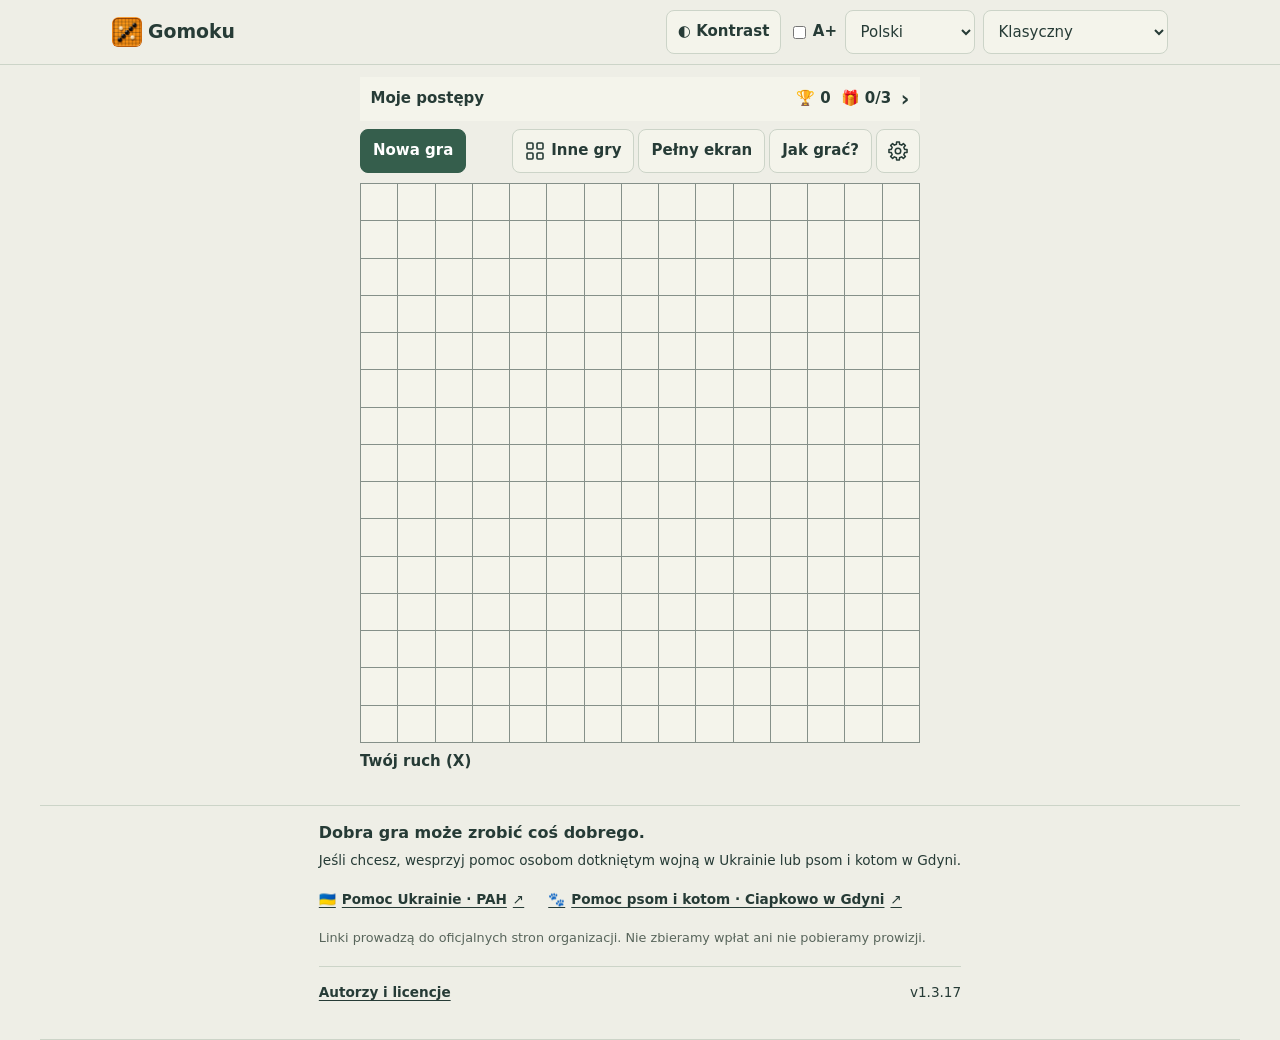
==== index.html @ d08fd0a5 "Publish Gomoku 1.3.17: place feedback next to the move button" ====
<!doctype html>
<html lang="pl" data-theme="sage">
<head>
<meta charset="utf-8">
<meta name="viewport" content="width=device-width,initial-scale=1,viewport-fit=cover">
<meta name="theme-color" content="#355e4c">
<meta name="mobile-web-app-capable" content="yes">
<meta name="apple-mobile-web-app-capable" content="yes">
<meta name="apple-mobile-web-app-title" content="Gomoku">
<link rel="manifest" href="manifest.webmanifest">
<script defer src="pwa.js"></script>
<title>Gomoku — Pięć w rzędzie</title>
<meta name="description" content="Kółko i krzyżyk do pięciu. Zagraj z komputerem na planszy 15×15 lub 13×13.">
<link rel="icon" href="favicon.ico?v=1.0.3" sizes="16x16 32x32 48x48">
<link rel="icon" href="favicon-32.png?v=1.0.3" type="image/png" sizes="32x32">
<link rel="icon" href="favicon-16.png?v=1.0.3" type="image/png" sizes="16x16">
<link rel="apple-touch-icon" href="apple-touch-icon.png?v=1.0.3" sizes="180x180">
<link rel="stylesheet" href="shared-palettes.css" id="theme-palettes">
<link rel="stylesheet" href="style.css?v=move-feedback-below-1">
<link rel="stylesheet" href="shared-game.css?v=0.7.0">
<link rel="stylesheet" href="toolbar.css?v=picker-mobile-1">
<link rel="stylesheet" href="shared-settings.css?v=0.9.0">
<link rel="stylesheet" href="settings.css?v=0.9.0">
<link rel="stylesheet" href="shared-victory.css">
<link rel="stylesheet" href="games-chest-menu.css?v=packed-grid-1">
<script defer src="games-chest-menu.js?v=packed-grid-1" data-game="piec-w-rzedzie"></script>
<script defer src="locales.js"></script>
<script defer src="i18n.js"></script>
<script defer src="strings.js?v=sliding-now-1"></script>
<script defer src="settings-strings.js?v=0.8.2"></script>
<script defer src="shared-victory.js"></script>
<script defer src="engine.js?v=sliding-now-1"></script>
<script defer src="computer.js?v=0.7.0"></script>
<script defer src="achievements.js?v=0.9.0"></script>
<script defer src="results.js?v=0.8.0"></script>
<script defer src="shared-preferences.js?v=0.9.0"></script>
<script defer src="shared-progress-backup.js?v=0.9.0"></script>
<script defer src="progress-backup.js?v=0.9.0"></script>
<script defer src="profile-storage.js?v=0.9.0"></script>
<script defer src="preferences-strings.js?v=0.9.0"></script>
<script defer src="backup-strings.js?v=0.9.0"></script>
<script defer src="progress-bar.js?v=1.3.0"></script>
<script defer src="statistics-reset.js?v=1.3.4"></script><script defer src="app.js?v=standalone-fullscreen-1"></script>
<script defer src="https://cloud.umami.is/script.js" data-website-id="a4d24ffd-fa55-44e7-8c3b-dc5a5e42a2f2" data-domains="gomoku.walczynskir.chatgpt.site,gomoku.games-chest.com" data-tag="piec-w-rzedzie"></script>
<link rel="stylesheet" href="progress-bar.css?v=1.3.1">
<link rel="stylesheet" href="progress-summary.css?v=1.3.1">
<link rel="stylesheet" href="shared-footer.css?v=footer-alignment-1">
<script defer src="shared-footer.js?v=footer-picker-recent-1"></script>
<script defer src="./game-update.js?v=1"></script>
</head>
<body>
<header>
  <a class="brand" href="./"><img src="logo.png?v=1.0.3" alt="" width="30" height="30"><span translate="no">Gomoku</span></a>
  <div class="header-controls">
    <div class="accessibility-controls">
      <button id="contrast" aria-pressed="false" data-label="High contrast"><span aria-hidden="true">◐</span> <span data-t="contrast">Kontrast</span></button>
      <label class="text-size-control"><input type="checkbox" id="large" data-label="Larger text"><span aria-hidden="true">A+</span></label>
    </div>
    <div class="preferences">
      <select id="language" data-label="Language"></select>
      <select id="theme" data-label="Appearance"></select>
    </div>
  </div>
</header>
<main id="game-area">
  <button id="my-progress" type="button" aria-haspopup="dialog" aria-controls="progress-dialog" translate="no">
  <strong id="progress-name">Moje postępy</strong>
  <span class="progress-count"><span aria-hidden="true">🏆</span> <bdi id="progress-wins">0</bdi></span>
  <span class="progress-count" id="progress-next" hidden><span aria-hidden="true">🎁</span> <bdi id="progress-next-count"></bdi></span>
  <span class="progress-chevron" aria-hidden="true">›</span>
</button>
  <div class="game-toolbar">
    <button id="new-game" dir="auto" class="primary" data-label="New game"><span class="toolbar-icon" aria-hidden="true">+</span><span class="toolbar-label" data-t="New game">Nowa gra</span></button>
    <div class="game-tools"><button id="game-picker-button" type="button" aria-haspopup="dialog" aria-controls="game-picker" aria-label="Inne gry" translate="no">
<svg width="20" height="20" viewBox="0 0 20 20" fill="none" stroke="currentColor" stroke-width="1.6" aria-hidden="true" focusable="false"><rect x="2" y="2" width="6" height="6" rx="1"/><rect x="12" y="2" width="6" height="6" rx="1"/><rect x="2" y="12" width="6" height="6" rx="1"/><rect x="12" y="12" width="6" height="6" rx="1"/></svg><span class="toolbar-label">Inne gry</span></button>
      <div id="history-controls" class="history-controls" role="group" data-label="historyOption" hidden>
        <button id="undo" dir="auto" data-label="undoMove" type="button" disabled><span class="toolbar-icon" aria-hidden="true">↶</span> <span class="toolbar-label" data-t="undoMove">Cofnij</span></button>
        <button id="redo" dir="auto" data-label="redoMove" type="button" disabled><span class="toolbar-icon" aria-hidden="true">↷</span> <span class="toolbar-label" data-t="redoMove">Przywróć</span></button>
      </div>
      <button id="fullscreen" dir="auto" type="button" aria-pressed="false"><span class="fullscreen-icon" aria-hidden="true">⛶</span><span class="fullscreen-label"></span></button>
      <button id="help-button" dir="auto" data-label="How to play" aria-haspopup="dialog"><span class="toolbar-icon" aria-hidden="true">?</span><span class="toolbar-label" data-t="How to play">Jak grać?</span></button>
      <button id="settings-button" dir="auto" class="shared-settings-button" data-label="Settings" aria-haspopup="dialog"></button>
    </div>
  </div>
  <section class="game">
    <div id="board" class="board-grid" role="grid"></div>
    <p id="status" role="status"><span id="turn-status"></span><span id="touch-move-hint" hidden></span></p>
    <div class="board-actions">
      <button id="confirm-move" class="primary" disabled></button>
    </div>
    <p id="selection" aria-live="polite" hidden></p>
    <p id="storage-message" role="status" hidden data-t="storage"></p>
  </section>
</main>
<footer class="game-footer">
  <section class="support-causes" aria-labelledby="support-title" translate="no">
    <h2 id="support-title" data-footer-copy="title">Dobra gra może zrobić coś dobrego.</h2>
    <p data-footer-copy="intro">Jeśli chcesz, wesprzyj pomoc osobom dotkniętym wojną w Ukrainie lub psom i kotom w Gdyni.</p>
    <div class="support-links">
      <a href="https://www.pah.org.pl/gdzie-dzialamy/ukraina/" target="_blank" rel="noopener noreferrer"><b aria-hidden="true">🇺🇦</b> <span data-footer-copy="ukraine">Pomoc Ukrainie · PAH</span> <b aria-hidden="true">↗</b></a>
      <a href="https://ciapkowo.pl/" target="_blank" rel="noopener noreferrer"><b aria-hidden="true">🐾</b> <span data-footer-copy="shelter">Pomoc psom i kotom · Ciapkowo w Gdyni</span> <b aria-hidden="true">↗</b></a>
    </div>
    <p class="support-note" data-footer-copy="note">Linki prowadzą do oficjalnych stron organizacji. Nie zbieramy wpłat ani nie pobieramy prowizji.</p>
  </section>
  <div class="footer-details">
    <a id="credits-link" href="credits.html" data-footer-copy="credits" translate="no">Autorzy i licencje</a>
    <span id="footer-version" translate="no">v1.3.17</span>
  </div>
</footer>
<dialog id="progress-dialog" class="progress-summary" aria-labelledby="progress-title" translate="no">
  <div class="progress-heading">
    <h2 id="progress-title">My progress</h2>
    <form method="dialog"><button id="progress-close" class="progress-summary-close" aria-label="Close" autofocus>×</button></form>
  </div>
  <dl id="progress-metrics"></dl>
  <p id="progress-reward-detail" hidden translate="no"></p>
</dialog>
<dialog id="game-picker" aria-labelledby="game-picker-title" translate="no">
  <div class="game-picker-header">
    <h2 id="game-picker-title">Inne gry</h2>
    <form method="dialog"><button id="game-picker-close" type="submit" aria-label="Zamknij" autofocus>×</button></form>
  </div>
  <ul id="game-picker-list" aria-labelledby="game-picker-title"></ul>
  <a class="all-games game-picker-link" href="https://games-chest.com/">Wszystkie gry</a>
</dialog>
<dialog id="settings" class="shared-settings" aria-labelledby="settings-title" aria-describedby="settings-summary">
  <form method="dialog" class="settings-shell">
    <header class="settings-header">
      <div class="settings-heading"><h2 id="settings-title" dir="auto" data-t="Settings"></h2><button type="submit" id="settings-dismiss" data-label="Close">×</button></div>
      <p id="settings-summary" class="settings-summary" data-setting="autosave"></p>
    </header>
    <div class="settings-body">
      <div id="settings-save-error" class="settings-save-error" role="alert" hidden><p data-setting="error"></p><button type="button" id="settings-retry" data-setting="retry"></button></div>
      <fieldset class="settings-section"><legend data-setting="rules"></legend>
<div class="setting-item"><div class="setting-row"><label for="size"><span class="setting-caption"><span data-t="size"></span><span class="setting-timing" data-setting="next"></span></span></label><button type="button" class="setting-info" id="size-info" aria-expanded="false" aria-controls="size-description" data-option="size">ⓘ</button></div><select id="size"><option value="15">15×15</option><option value="13">13×13</option></select><p id="size-description" class="setting-description" hidden data-t="sizeInfo"></p></div>
<div class="setting-item"><div class="setting-row"><label for="difficulty"><span class="setting-caption"><span data-t="difficulty"></span><span class="setting-timing" data-setting="next"></span></span></label><button type="button" class="setting-info" id="difficulty-info" aria-expanded="false" aria-controls="difficulty-description" data-option="difficulty">ⓘ</button></div><select id="difficulty"><option value="easy" data-t="easy"></option><option value="medium" data-t="medium"></option><option value="hard" data-t="hard"></option></select><div id="difficulty-description" class="setting-description" hidden><p data-t="difficultyInfo"></p><ul><li data-t="easyInfo"></li><li data-t="mediumInfo"></li><li data-t="hardInfo"></li></ul></div></div>
<div class="setting-item"><div class="setting-row"><label for="starter-rule"><span class="setting-caption"><span data-t="starterRule"></span><span class="setting-timing" data-setting="next"></span></span></label><button type="button" class="setting-info" id="starter-rule-info" aria-expanded="false" aria-controls="starter-rule-description" data-option="starterRule">ⓘ</button></div><select id="starter-rule"><option value="loser" data-t="lastLoser"></option><option value="alternate" data-t="alternateStarter"></option></select><p id="starter-rule-description" class="setting-description" hidden data-t="starterRuleInfo"></p></div>
<div class="setting-item"><div class="setting-row"><label for="player-mark"><span class="setting-caption"><span data-t="playerMark"></span><span class="setting-timing" data-setting="next"></span></span></label><button type="button" class="setting-info" id="player-mark-info" aria-expanded="false" aria-controls="player-mark-description" data-option="playerMark">ⓘ</button></div><select id="player-mark"><option value="X" data-t="markX">X</option><option value="O" data-t="markO">O</option></select><p id="player-mark-description" class="setting-description" hidden data-t="playerMarkInfo"></p></div>
<div class="setting-item"><div class="setting-row"><label><input id="sliding" type="checkbox"><span class="setting-caption"><span data-t="sliding"></span><span class="setting-timing" data-setting="now"></span></span></label><button type="button" class="setting-info" id="sliding-info" aria-expanded="false" aria-controls="sliding-description" data-option="sliding">ⓘ</button></div><p id="sliding-description" class="setting-description" hidden data-t="slidingInfo"></p></div>
      </fieldset>
      <fieldset class="settings-section"><legend data-setting="display"></legend>
<div class="setting-item"><div class="setting-row"><label><input id="mark-colors" type="checkbox"><span class="setting-caption"><span data-t="markColors"></span><span class="setting-timing" data-setting="now"></span></span></label><button type="button" class="setting-info" id="mark-colors-info" aria-expanded="false" aria-controls="mark-colors-description" data-option="markColors">ⓘ</button></div><p id="mark-colors-description" class="setting-description" hidden data-t="markColorsInfo"></p></div>
<div class="setting-item"><div class="setting-row"><label><input id="show-history" type="checkbox"><span class="setting-caption"><span data-t="historyOption"></span><span class="setting-timing" data-setting="now"></span></span></label><button type="button" class="setting-info" id="show-history-info" aria-expanded="false" aria-controls="show-history-description" data-option="historyOption">ⓘ</button></div><p id="show-history-description" class="setting-description" hidden data-t="historyInfo"></p></div>
      </fieldset>
      <section class="settings-section" aria-labelledby="backup-title">
        <h3 id="backup-title"></h3><p id="backup-scope"></p>
        <div class="settings-backup-actions"><button type="button" id="backup-export"></button><button type="button" id="backup-import"></button></div>
        <input id="backup-file" type="file" accept=".json,application/json" hidden>
        <p id="backup-status" role="status"></p>
      </section>
    </div>
  </form>
</dialog>
<dialog id="backup-confirm" aria-labelledby="backup-confirm-title" aria-describedby="backup-confirm-scope">
 <form method="dialog">
  <div class="dialog-heading"><h2 id="backup-confirm-title" dir="auto"></h2><button id="backup-dismiss" type="submit" value="cancel" data-label="Close">×</button></div>
  <p id="backup-confirm-scope"></p><p id="backup-config"></p><p id="backup-summary"></p><p id="backup-note"></p><p id="backup-theme-note"></p>
  <p id="backup-error" role="alert" hidden></p>
  <div class="settings-backup-actions"><button id="backup-cancel" value="cancel"></button><button id="backup-restore" type="button" class="primary"></button></div>
 </form>
</dialog>
<dialog id="help" aria-labelledby="help-title">
  <form method="dialog" class="dialog-heading"><h2 id="help-title" data-t="How to play"></h2><button data-label="Close">×</button></form>
  <p id="game-name">Gomoku — Pięć w rzędzie</p>
  <p data-t="computerRules"></p>
  <p data-t="rules"></p>
  <p data-t="controls"></p>
  <p data-save-help translate="no"></p>
</dialog>
<dialog id="gallery" aria-labelledby="gallery-title">
  <form method="dialog" class="dialog-heading"><h2 id="gallery-title" data-t="themes"></h2><button data-label="Close">×</button></form>
  <ul class="theme-grid" id="gallery-ordinary" role="list"></ul>
  <section aria-labelledby="gallery-rewards-title">
    <h3 id="gallery-rewards-title" data-t="achievementThemes"></h3>
    <ul class="theme-grid" id="gallery-rewards" role="list"></ul>
  </section>
</dialog>
<dialog id="restart" aria-labelledby="restart-title">
  <form method="dialog">
    <h2 id="restart-title" data-t="New game"></h2>
    <p id="restart-message" data-t="restartLoss"></p>
    <div class="dialog-actions">
      <button value="cancel" data-t="Close" autofocus></button>
      <button value="start" class="primary" data-t="New game"></button>
    </div>
  </form>
</dialog>
</body>
</html>
---- shared-palettes.css ----
/* Canonical shared palettes in sudoku/dist/. Copy unchanged to the other games. */
:root[data-theme="copper"] {
  --palette-bg: #f0e1d5;
  --palette-ink: #432d24;
  --palette-muted: #705247;
  --palette-accent: #934826;
  --palette-line: #e1c7b6;
  --palette-wash: #eed6c6;
  --palette-paper: #f3e5da;
  --palette-primary-bg: #934826;
  --palette-primary-ink: #fff;
}
:root[data-theme="night-sky"] {
  --palette-bg: #161c2c;
  --palette-ink: #f0f2ff;
  --palette-muted: #b5bfd8;
  --palette-accent: #b4bfff;
  --palette-line: #465172;
  --palette-wash: #2f3a58;
  --palette-paper: #222b42;
  --palette-primary-bg: #aebaff;
  --palette-primary-ink: #182139;
}

:root[data-theme="ink"] {
  --palette-control-line: #938570;
  --palette-bg: #ebe4d5;
  --palette-ink: #242c35;
  --palette-muted: #656963;
  --palette-accent: #254b72;
  --palette-line: #d5cdbd;
  --palette-wash: #e0d5be;
  --palette-paper: #eee5d2;
  --palette-primary-bg: var(--palette-accent);
  --palette-primary-ink: #fff;
}

:root[data-theme="porcelain"] {
  --palette-bg: #e9e9e3;
  --palette-ink: #24364b;
  --palette-muted: #556579;
  --palette-accent: #365b80;
  --palette-line: #c5cdd5;
  --palette-wash: #dce4eb;
  --palette-paper: #efeee8;
  --palette-control-line: #8294a6;
  --palette-primary-bg: #41688e;
  --palette-primary-ink: #fff;
}

:root[data-theme="sage"] {
  --palette-bg: #eeeee6;
  --palette-ink: #263b36;
  --palette-muted: #58655b;
  --palette-accent: #355e4c;
  --palette-line: #ccd4c8;
  --palette-wash: #e2ead9;
  --palette-paper: #f4f4eb;
}

:root[data-theme="ukraine"] {
  --palette-bg: #e9eff5;
  --palette-ink: #102c4a;
  --palette-muted: #52677d;
  --palette-accent: #0755a1;
  --palette-line: #b8ccdf;
  --palette-wash: #dce9f6;
  --palette-paper: #f1f4f7;
  --palette-primary-bg: #ffd43b;
  --palette-primary-border: #e5b900;
  --palette-primary-ink: var(--palette-ink);
}

:root[data-theme="studio"] {
  --palette-bg: #e6e8eb;
  --palette-ink: #20252b;
  --palette-muted: #626b76;
  --palette-accent: #2458cd;
  --palette-line: #d7dce2;
  --palette-wash: #dce2e9;
  --palette-paper: #edf0f3;
}

:root[data-theme="forma"] {
  --palette-bg: #f2e7db;
  --palette-ink: #342837;
  --palette-muted: #73626c;
  --palette-accent: #b5442d;
  --palette-line: #dfcec4;
  --palette-wash: #ead8cb;
  --palette-paper: #f5eadd;
}

:root[data-theme="energy"] {
  --palette-bg: #eae4f5;
  --palette-ink: #302441;
  --palette-muted: #6a607a;
  --palette-accent: #6235c3;
  --palette-line: #e1d9ef;
  --palette-wash: #e2d8f1;
  --palette-paper: #f0e9f8;
}

:root[data-theme="tangerine"] {
  --palette-bg: #eee6d7;
  --palette-ink: #30291f;
  --palette-muted: #70695f;
  --palette-accent: #9b4f00;
  --palette-line: #eadfca;
  --palette-wash: #f0e0b9;
  --palette-paper: #f3ead9;
}

:root[data-theme="contrast"] {
  --palette-bg: #fff;
  --palette-ink: #111;
  --palette-muted: #333;
  --palette-accent: #111;
  --palette-line: #555;
  --palette-wash: #eee;
  --palette-paper: #fff;
}
---- style.css ----
:root, .theme-thumbnail {
  --bg: var(--palette-bg, #f6f5f0);
  --paper: var(--palette-paper, #fcfcf7);
  --ink: var(--palette-ink, #263b36);
  --line: var(--palette-line, #d0d8cc);
  --accent: var(--palette-accent, #355e4c);
  --wash: var(--palette-wash, #eaf0df);
  --primary-bg: var(--palette-primary-bg, var(--accent));
  --primary-ink: var(--palette-primary-ink, white);
  --mark-x: #003470;
  --mark-o: #943500;
  --grid-line: color-mix(in srgb, var(--ink) 54%, var(--paper));
  --board-limit: min(35rem, 100%);
  color-scheme: light;
}
[data-theme="night-sky"] {
  color-scheme: dark;
  --mark-x: #a2ccff;
  --mark-o: #ffb768;
}
html[data-high-contrast], [data-high-contrast] .theme-thumbnail {
  --ink: #0a0a0a;
  --accent: #1b2730;
  --line: #454545;
  --grid-line: #3d3d3d;
  --mark-x: #00254e;
  --mark-o: #672300;
  --primary-bg: var(--ink);
  --primary-ink: var(--paper);
}
html[data-high-contrast][data-theme="night-sky"], [data-high-contrast] .theme-thumbnail[data-theme="night-sky"] {
  --ink: #fff;
  --accent: #e5edff;
  --line: #d3dcf3;
  --grid-line: #b1c0e0;
  --mark-x: #c8e3ff;
  --mark-o: #ffd3a6;
}
:root[data-text-size="large"] { font-size: 118% }
* { box-sizing: border-box }
[hidden] { display: none !important }
body { margin: 0; background: var(--bg); color: var(--ink); font: .9375rem/1.45 system-ui, -apple-system, "Segoe UI", sans-serif }
a { color: var(--accent) }
button, select { font: inherit; color: var(--ink); background: var(--paper); border: 1px solid var(--line); border-radius: 8px; min-height: 44px; padding: .45em .7em }
button { cursor: pointer; font-weight: 650 }
button:disabled { opacity: .58; cursor: default }
button:hover:not(:disabled) { border-color: var(--accent) }
:focus-visible { outline: 3px solid var(--accent); outline-offset: 2px }
.primary { color: var(--primary-ink); background: var(--primary-bg); border-color: var(--primary-bg) }
header, footer { border-block-end: 1px solid var(--line); padding: 10px max(12px, calc((100% - 66rem) / 2)) }
header, .header-controls, .accessibility-controls, .preferences { display: flex; align-items: center; gap: 8px }
header { justify-content: space-between }
.brand { display: inline-flex; align-items: center; gap: 6px; color: var(--ink); font-size: 1.18rem; font-weight: 750; text-decoration: none; line-height: 1.12 }
.brand img { flex: none; background: #f6f5f0; border-radius: 6px }
.text-size-control { display: flex; min-height: 44px; align-items: center; gap: 4px; font-weight: 750; white-space: nowrap }
#contrast[aria-pressed="true"] { border-color: currentColor }
main { max-width: 62rem; padding: 12px; margin: auto; background: var(--bg) }
.game-toolbar, .game, .credits-content { max-width: var(--board-limit); margin-inline: auto }
.game-toolbar, .game-tools, .board-actions { display: flex; align-items: center; gap: 6px }
.game-toolbar { justify-content: space-between; margin-block-end: 10px }
.game-tools { justify-content: flex-end }
#new-game { flex-shrink: 0 }
#status { font-weight: 700; margin: 8px 0 0 }
#touch-move-hint { display: none; font-size: .875em; font-weight: 400 }
@media (any-pointer: coarse) {
  #touch-move-hint:not([hidden]) { display: inline; margin-inline-start: .55em }
}
.board-grid { display: grid; width: 100%; grid-template-columns: repeat(var(--size), minmax(0, 1fr)); border-block-start: 1px solid var(--grid-line); border-inline-start: 1px solid var(--grid-line); direction: ltr; container-type: inline-size }
.board-row, .square { display: contents }
.cell {
  display: grid; place-items: center; aspect-ratio: 1; min-height: 0; min-width: 0; padding: 0;
  background: var(--paper); border: 0; border-block-end: 1px solid var(--grid-line); border-inline-end: 1px solid var(--grid-line);
  border-radius: 0; color: var(--ink); font-size: clamp(12px, calc(83cqw / var(--size)), 32px); font-weight: 750;
  line-height: .85; touch-action: manipulation; -webkit-tap-highlight-color: transparent;
}
.cell:focus-visible { outline-offset: -3px; position: relative; z-index: 1 }
.cell[data-mark="O"] { color: var(--accent) }
.cell.last, .cell.selected, .cell.win { box-shadow: inset 0 0 0 2px var(--ink) }
.cell.selected { background: var(--wash); box-shadow: inset 0 0 0 3px var(--accent) }
.cell.win { background: var(--primary-bg); color: var(--primary-ink) }
[data-mark-colors] .cell[data-mark="X"] { color: var(--mark-x) }
[data-mark-colors] .cell[data-mark="O"] { color: var(--mark-o) }
[data-mark-colors] .cell.win {
  background: var(--wash);
  box-shadow: inset 0 0 0 2px currentColor;
}
.board-actions { margin-block-start: 8px }
.history-controls { display: flex; flex-wrap: wrap; justify-content: center; gap: 6px; margin-block-start: 8px }
#confirm-move { flex: 1 }
#selection { margin: 5px 0 }
#loupe { direction: ltr; display: grid; grid-template-columns: repeat(3, 48px); width: max-content; margin: 8px auto 0; border-block-start: 1px solid var(--grid-line); border-inline-start: 1px solid var(--grid-line) }
#loupe .cell { font-size: 1.4rem }
footer { display: flex; align-items: center; justify-content: center; gap: 12px; flex-wrap: wrap; border-block: 1px solid var(--line) }
.support-causes { width: 100%; text-align: center }
.support-causes h2 { font-size: 1rem; margin: 0 0 5px }
.support-links { display: flex; flex-wrap: wrap; justify-content: center; gap: 6px 16px }
dialog { background: var(--paper); color: var(--ink); border: 1px solid var(--line); border-radius: 12px; width: min(34rem, calc(100% - 24px)); max-height: calc(100dvh - 24px); padding: 1rem }
dialog::backdrop { background: #101b17a0 }
.dialog-heading, .dialog-actions, .setting-row { display: flex; align-items: center; justify-content: space-between; gap: 8px }
.dialog-heading h2, .dialog-actions { margin-block: 0 }
.setting-toggle { display: flex; align-items: center; gap: .4em; min-height: 44px; cursor: pointer }
/* Gallery layout follows Osiem Asów. The thumbnails reuse the live board styles. */
body:has(#gallery[open]) { overflow: hidden }
#gallery {
  width: min(760px, calc(100% - 24px));
  overflow: auto;
  overscroll-behavior: contain;
}
#gallery .dialog-heading { position: sticky; inset-block-start: -1rem; z-index: 1; padding: 6px 0; background: var(--paper) }
#gallery h3 { margin-block: 1rem .5rem }
.theme-grid {
  display: grid;
  grid-template-columns: repeat(3, minmax(0, 1fr));
  gap: 12px;
  margin-block: .5rem 0;
  padding: 0;
  list-style: none;
}
.theme-grid li { min-width: 0 }
.theme-grid button {
  display: grid;
  align-content: start;
  gap: 5px;
  width: 100%;
  height: 100%;
  padding: 7px;
  text-align: start;
  border-radius: 10px;
  overflow-wrap: anywhere;
}
.theme-grid button[aria-pressed="true"] { box-shadow: inset 0 0 0 2px var(--accent) }
.theme-grid button[aria-disabled="true"] { cursor: default }
.theme-thumbnail {
  display: grid;
  place-items: center;
  aspect-ratio: 16 / 10;
  overflow: clip;
  border-radius: 6px;
  background: var(--bg);
  border: 1px solid var(--line);
  pointer-events: none;
}
.theme-thumbnail .board-grid { width: 84% }
.theme-thumbnail .cell { font-size: clamp(9px, calc(75cqw / var(--size)), 24px) }
.theme-details { display: grid; gap: 3px; font-weight: 500 }
.theme-details progress { width: 100%; height: .5rem; accent-color: var(--accent) }
@media (max-width: 600px) {
  #gallery {
    inset: 0;
    margin: 0;
    width: 100%;
    max-width: none;
    height: 100dvh;
    max-height: none;
    border: 0;
    border-radius: 0;
  }
  .theme-grid { grid-template-columns: repeat(2, minmax(0, 1fr)); gap: 9px }
}
#game-area.game-fullscreen { max-width: none; overflow: auto; padding: max(8px, env(safe-area-inset-top)) max(12px, env(safe-area-inset-right)) max(8px, env(safe-area-inset-bottom)) max(12px, env(safe-area-inset-left)); --board-limit: min(35rem, 100%, max(13rem, calc(100dvh - 8.5rem))) }
body.game-expanded { overflow: hidden }
#game-area.game-fullscreen {
  position: fixed;
  inset: 0;
  width: 100%;
  height: 100%;
  z-index: 8;
}
@media (not (any-pointer:coarse)) { .board-actions { display: none } }
@media (max-width: 720px) {
  header { flex-wrap: wrap }
  .header-controls { display: contents }
  .preferences { width: 100% }
  .preferences select { width: 50%; min-width: 0 }
  #help-button, #new-game { font-size: .88em }
}
@media (max-width: 350px) {
  .brand { font-size: 1.03rem }
  #contrast { font-size: .78rem }
}
@media (pointer:coarse) and (orientation:landscape) and (max-height:520px) {
  .game, #game-area.game-fullscreen .game {
    max-width: var(--board-limit); display: grid; grid-template-columns: minmax(0, min(52%, max(12.5rem, calc(100dvh - 5.2rem)))) minmax(0, 1fr);
    grid-template-rows: auto auto auto auto auto 1fr; align-items: start; gap: 5px 12px;
  }
  #board { grid-area: 1 / 1 / span 6; align-self: start }
  #status, .board-actions, .history-controls, #selection, #loupe { grid-column: 2; margin: 0 }
  #game-area { --board-limit: min(48rem, 100%) }
}
@media (pointer:coarse) and (orientation:landscape) and (max-height:520px) and (min-width:570px) {
  header { flex-wrap: nowrap }
  .header-controls { display: flex }
  .preferences { width: auto }
  .preferences select { width: auto; max-width: 10rem }
  main:not(.game-fullscreen) .game {
    grid-template-columns: minmax(0, min(52%, max(12rem, calc(100dvh - 8.75rem)))) minmax(0, 1fr);
  }
}
@media (pointer:coarse) and (orientation:landscape) and (max-height:520px) {
  #game-area.game-fullscreen {
    --board-limit: min(48rem, 100%);
    --table-width: min(54%, max(0px, calc(100dvh - max(8px, env(safe-area-inset-top)) - max(8px, env(safe-area-inset-bottom)) - 50px)));
  }
  #game-area.game-fullscreen .game {
    max-width: var(--board-limit);
    grid-template-columns: minmax(0, var(--table-width)) minmax(0, 1fr);
  }
}

/* Keep the illustration outside the opaque playing surface. */
[data-illustration="orange-grove"] {
  --scene: url("orange-grove.webp");
  --scene-portrait: var(--scene);
  --scene-position: center 30%;
}
[data-illustration="copper"] {
  --scene: url("copper-table.webp");
  --scene-portrait: url("copper-portrait.webp");
  --scene-position: center 9%;
}
[data-illustration="night-sky"] {
  --scene: url("starry-sky.webp");
  --scene-portrait: url("andromeda-portrait.webp");
  --scene-position: center 27%;
}
html[data-illustration] .game {
  padding: 0 .65rem .65rem;
  border: 1px solid var(--line);
  border-radius: 12px;
  background: var(--scene) center / cover no-repeat var(--bg);
}
html[data-illustration] .game::before {
  content: "";
  display: block;
  height: clamp(58px, 17vw, 88px);
  margin: 0 -.65rem .45rem;
  border-radius: 11px 11px 0 0;
  background: var(--scene) var(--scene-position) / cover no-repeat;
  mask-image: linear-gradient(#000 88%, transparent);
}
html[data-illustration="night-sky"] .game::before { background-image: var(--scene-portrait) }
html[data-illustration] :is(#status, #selection, #storage-message) {
  width: fit-content;
  max-width: 100%;
  padding: .18em .55em;
  border-radius: 5px;
  background: var(--paper);
}
.theme-thumbnail[data-illustration] {
  background-image: var(--scene);
  background-position: center;
  background-size: cover;
}
.theme-thumbnail[data-illustration] .board-grid { width: 64% }
.theme-thumbnail[data-illustration="night-sky"] {
  background-image: var(--scene-portrait);
  background-position: center 30%;
}
@media (max-width: 600px) and (orientation: portrait) {
  html[data-illustration] .game,
  html[data-illustration] .game::before { background-image: var(--scene-portrait) }
}
@media (pointer: coarse) and (orientation: landscape) and (max-height: 520px) {
  html[data-illustration] .game { padding-block-start: .35rem }
  html[data-illustration] .game::before { display: none }
}
---- shared-game.css ----
button.shared-settings-button {
  box-sizing: border-box;
  display: inline-grid;
  place-items: center;
  inline-size: 44px;
  min-inline-size: 44px;
  min-block-size: 44px;
  padding: 0;
}

button.shared-settings-button::before {
  content: "";
  display: block;
  inline-size: 22px;
  block-size: 22px;
  background-color: currentColor;
  -webkit-mask: url("./settings-gear.svg") center / contain no-repeat;
  mask: url("./settings-gear.svg") center / contain no-repeat;
}

@media (forced-colors: active) {
  button.shared-settings-button::before {
    forced-color-adjust: none;
    background-color: ButtonText;
  }
}

/* Keep the full screen control readable on desktop and compact on phones. */
#fullscreen { min-width: 44px; min-height: 44px; font-size: inherit; }
#fullscreen .fullscreen-icon { display: none; font-size: 1.25rem; }
@media (max-width: 40rem) {
  #fullscreen .fullscreen-icon { display: inline; }
  #fullscreen .fullscreen-label { display: none; }
}
---- toolbar.css ----
/* Games Chest single-row toolbar, adapted from garibaldka/dist/toolbar.css. */
#game-area .game-toolbar {
  display: flex;
  align-items: center;
  justify-content: space-between;
  flex-wrap: nowrap;
  gap: 8px;
  direction: ltr;
}
#game-area .game-toolbar .game-tools {
  display: flex;
  align-items: center;
  justify-content: flex-end;
  flex-wrap: nowrap;
  gap: 4px;
  margin-inline-start: auto;
  flex: 0 0 auto;
}
#game-area .game-toolbar button {
  display: inline-flex;
  align-items: center;
  justify-content: center;
  gap: 6px;
  min-width: 44px;
  min-height: 44px;
  flex: 0 0 auto;
  padding: 8px 12px;
}
#game-area .game-toolbar button.shared-settings-button {
  display: inline-grid;
  place-items: center;
  width: 44px;
  height: 44px;
  padding: 0;
}
.toolbar-icon { display: none; font: 24px/1 system-ui, sans-serif; }
#game-area .game-toolbar button:disabled { opacity: .45; }

#game-area .game-toolbar.toolbar-compact #fullscreen,
#game-area .game-toolbar.toolbar-compact #help-button,
#game-area .game-toolbar.toolbar-icons .game-tools button:not(#game-picker-button) {
  width: 44px;
  height: 44px;
  padding: 0;
}
.game-toolbar.toolbar-compact #fullscreen .fullscreen-label,
.game-toolbar.toolbar-compact #help-button .toolbar-label,
.game-toolbar.toolbar-icons .game-tools :not(#game-picker-button) > .toolbar-label { display: none; }
.game-toolbar.toolbar-compact #fullscreen .fullscreen-icon,
.game-toolbar.toolbar-compact #help-button .toolbar-icon,
.game-toolbar.toolbar-icons .game-tools .toolbar-icon { display: inline; font-size: 24px; line-height: 1; }
.game-toolbar:not(.toolbar-compact) #fullscreen .fullscreen-label { display: inline; }
.game-toolbar:not(.toolbar-compact) #fullscreen .fullscreen-icon { display: none; }
#game-area .game-toolbar #new-game .toolbar-label { display: inline; }
#game-area .game-toolbar #new-game .toolbar-icon { display: none; }
#game-area .game-toolbar.toolbar-overflow { overflow-x: auto; }
#game-area.game-fullscreen .game-toolbar {
  position: sticky;
  top: 0;
  z-index: 8;
  background: var(--bg);
  box-sizing: border-box;
  padding: 8px 16px;
  width: 100%;
  margin-inline: 0;
}
#game-area .game-toolbar.toolbar-new-icon #new-game {
  width: 44px;
  height: 44px;
  padding: 0;
}
#game-area .game-toolbar.toolbar-new-icon #new-game .toolbar-label { display: none; }
#game-area .game-toolbar.toolbar-new-icon #new-game .toolbar-icon { display: inline; }

@media (max-width: 360px) {
  #game-area.game-fullscreen .game-toolbar { padding-inline: 8px; }
}

/* The optional history group stays within the right-hand toolbar group. */
#game-area .game-toolbar .history-controls { display: contents; }
#game-area.game-fullscreen .game-toolbar { max-width: var(--board-limit); justify-content: space-between; }
@media (pointer: coarse) and (orientation: landscape) and (max-height: 520px) {
  #game-area.game-fullscreen .game-toolbar {
    padding: 0;
    margin: 0 auto 6px;
  }
}
header .brand { min-width: 0; overflow-wrap: anywhere; }
header .brand span { min-width: 0; }
header .accessibility-controls { flex: none; }
@media (max-width: 720px) {
  header .brand { flex: 1 1 0; }
  header .accessibility-controls { gap: 6px; }
  header #contrast { padding-inline: 6px; }
}

#game-area.game-fullscreen { padding-inline: max(8px, env(safe-area-inset-left)) max(8px, env(safe-area-inset-right)); }
---- shared-settings.css ----
/* Games Chest settings dialog. The palette is supplied by shared-palettes.css. */
dialog.shared-settings {
  box-sizing: border-box;
  inline-size: min(560px, calc(100% - 24px));
  max-block-size: min(90dvh, 820px);
  padding: 0;
  overflow: hidden;
  text-align: start;
}
dialog.shared-settings[open] { display: flex; }
.shared-settings .settings-shell {
  display: flex;
  flex-direction: column;
  flex: 1;
  min-inline-size: 0;
  min-block-size: 0;
  overflow: hidden;
}
.shared-settings .settings-header {
  display: block;
  flex: none;
  inline-size: 100%;
  max-inline-size: none;
  margin: 0;
  padding: 16px 22px 14px;
  border-block-end: 1px solid var(--line);
  background: var(--paper);
}
.shared-settings .settings-heading { display: flex; align-items: center; justify-content: space-between; gap: 12px; }
.shared-settings .settings-heading h2 { margin: 0; }
.shared-settings .settings-heading button {
  display: inline-grid;
  place-items: center;
  min-inline-size: 44px;
  min-block-size: 44px;
  flex: none;
  padding: 0;
  font-size: 24px;
  line-height: 1;
}
.shared-settings .settings-summary { margin: 6px 0 0; color: var(--muted); font-size: .9em; }
.shared-settings .settings-body { min-block-size: 0; padding: 18px 22px; overflow: auto; overscroll-behavior: contain; }
.shared-settings .settings-section { min-inline-size: 0; margin: 0; padding: 0; border: 0; }
.shared-settings .settings-section + .settings-section { margin-block-start: 20px; }
.shared-settings section.settings-section { padding-block-start: 18px; border-block-start: 1px solid var(--line); }
.shared-settings :is(legend, h3) { padding: 0; margin: 0 0 6px; color: var(--ink); font-size: 1em; font-weight: 700; }
.shared-settings .setting-item + .setting-item { border-block-start: 1px solid var(--line); }
.shared-settings .setting-row { display: flex; align-items: center; gap: 8px; min-block-size: 60px; }
.shared-settings .setting-row label { display: flex; align-items: center; flex: 1; gap: 12px; min-inline-size: 0; min-block-size: 44px; padding-block: 10px; cursor: pointer; }
.shared-settings .setting-row input { flex: none; inline-size: 19px; block-size: 19px; margin: 0; accent-color: var(--accent); }
.shared-settings .setting-caption { display: grid; min-inline-size: 0; gap: 3px; line-height: 1.4; }
.shared-settings .setting-timing { color: var(--muted); font-size: .8em; font-weight: 400; }
.shared-settings .setting-info { display: inline-grid; place-items: center; flex: 0 0 44px; inline-size: 44px; block-size: 44px; min-block-size: 44px; padding: 0; color: var(--accent); font-size: 20px; line-height: 1; }
.shared-settings .setting-info[aria-expanded="true"] { background: var(--wash); border-color: var(--accent); }
.shared-settings .setting-description { margin: 0 0 12px; padding: 10px 12px; border-radius: 6px; background: var(--wash); color: var(--ink); font-size: .9em; line-height: 1.5; }
.shared-settings .settings-backup-actions { display: flex; flex-wrap: wrap; gap: 8px; margin-block-start: 12px; }
.shared-settings .settings-backup-actions button { min-block-size: 44px; }
.shared-settings #backup-status:empty { display: none; }
.shared-settings .settings-save-error { margin-block: 0 16px; padding: 10px 12px; border-inline-start: 4px solid var(--ink); border-radius: 6px; background: var(--wash); color: var(--ink); }
.shared-settings .settings-save-error p { margin: 0 0 8px; font-weight: 600; font-size: .9em; }
.shared-settings .settings-save-error button { min-block-size: 44px; }
@media (max-width: 380px) {
  .shared-settings :is(.settings-header, .settings-body) { padding-inline: 16px; }
}
@media (forced-colors: active) {
  .shared-settings .settings-save-error { border: 2px solid CanvasText; }
}
---- settings.css ----
/* Gomoku mappings for the shared Osiem Asów settings dialog. */
.shared-settings { --muted: var(--ink); }
.shared-settings .settings-heading { direction: ltr; }
.shared-settings .settings-heading h2 { text-align: start; }
.shared-settings .setting-item > select { width: 100%; min-height: 44px; margin: 0 0 12px; }
.shared-settings .setting-item { min-width: 0; }
.shared-settings .setting-caption { overflow-wrap: anywhere; }
.shared-settings .setting-description ul { padding-inline-start: 1.3em; }

#backup-confirm { width: min(36rem, calc(100% - 24px)); overflow: auto; }
#backup-confirm .dialog-heading { align-items: start; direction: ltr; }
#backup-confirm h2 { margin: 0; overflow-wrap: anywhere; }
#backup-dismiss { min-width: 44px; min-height: 44px; flex: none; }
#backup-confirm .settings-backup-actions { display: flex; flex-wrap: wrap; gap: 8px; }
#backup-error { padding: 10px; background: var(--wash); border-inline-start: 4px solid var(--ink); }
#backup-summary, #backup-config { overflow-wrap: anywhere; }
---- shared-victory.css ----
.shared-victory {
  position: fixed;
  inset: 0;
  z-index: 1000;
  overflow: hidden;
  pointer-events: none;
}
.shared-victory-caption {
  position: absolute;
  inset: var(--victory-top, 50%) auto auto var(--victory-left, 50%);
  transform: translate(-50%, -50%);
  z-index: 1;
  padding: 8px;
}
.shared-victory-caption strong {
  position: absolute;
  width: 1px;
  height: 1px;
  padding: 0;
  overflow: hidden;
  clip-path: inset(50%);
  white-space: nowrap;
}
.shared-victory-caption svg {
  width: clamp(116px, 18vmin, 168px);
  height: auto;
  filter: drop-shadow(0 3px 5px #40200045);
}
.shared-victory > i {
  position: absolute;
  inset: var(--victory-top, 50%) auto auto var(--victory-left, 50%);
  z-index: 2;
  width: 8px;
  height: 12px;
  border: 1px solid #26202a55;
  opacity: 0;
  animation: shared-confetti 3.2s ease-out both;
}
@keyframes shared-confetti {
  0% { transform: translate(0, 0) rotate(0); opacity: 1; }
  75% { opacity: 1; }
  100% { transform: translate(var(--x), calc(var(--y) + 40px)) rotate(var(--spin)); opacity: 0; }
}
@media (prefers-reduced-motion: reduce) {
  .shared-victory > i { display: none; }
}
---- games-chest-menu.css ----
.games-chest-menu { margin-block: .75rem .25rem; }
.games-chest-menu .recent-games-icons {
  display: flex;
  flex-wrap: wrap;
  gap: .35rem;
  margin-block: .25rem;
}
.games-chest-menu .recent-games-icons a {
  display: inline-grid;
  place-items: center;
  min-width: 44px;
  min-height: 44px;
  border: 1px solid currentColor;
  border-radius: .5em;
  background: #fffaf0;
  color: #244938;
}
.games-chest-menu .all-games { color: inherit; }

#game-picker {
  inline-size: min(25rem, calc(100% - 24px));
  max-block-size: calc(100% - 24px);
  box-sizing: border-box;
  margin: auto;
  padding: clamp(12px, 4vw, 20px);
  overflow: auto;
  border: 1px solid var(--line, #bac8bc);
  border-radius: 22px;
  background: var(--paper, #faf7ec);
  color: var(--ink, #20362d);
  box-shadow: 0 18px 64px #14251d3d;
}
#game-picker::backdrop { background: #10231a9c; }
.game-picker-header {
  display: flex;
  align-items: center;
  justify-content: space-between;
  gap: 8px;
}
.game-picker-header h2 { margin: 0; font-size: 1.25rem; }
#game-picker-close {
  min-inline-size: 44px;
  min-block-size: 44px;
  padding: 0;
  border-radius: 50%;
  font-size: 1.35em;
}
#game-picker ul {
  display: grid;
  grid-template-columns: repeat(3, minmax(0, 1fr));
  gap: 8px;
  margin: 8px 0 0;
  padding: 0;
  list-style: none;
}
#game-picker li { margin: 0; }
#game-picker ul:empty { display: none; }
#game-picker li > .game-picker-link {
  display: flex;
  flex-direction: column;
  align-items: center;
  justify-content: flex-start;
  gap: 6px;
  min-block-size: 100%;
  padding: 6px 2px 8px;
  border-radius: 14px;
  color: inherit;
  font-size: .85rem;
  font-weight: 650;
  line-height: 1.2;
  text-align: center;
  text-decoration: none;
  overflow-wrap: anywhere;
}
#game-picker li > .game-picker-link:is(:hover, :focus-visible) {
  background: var(--wash, #e4eadf);
}
#game-picker img {
  inline-size: clamp(44px, 16vw, 64px);
  block-size: clamp(44px, 16vw, 64px);
  flex: none;
  border-radius: 13px;
  background: var(--wash, #e4eadf);
  box-shadow: 0 2px 6px #17291d26;
  object-fit: contain;
}
#game-picker img[src$=".svg"] { padding: 8px; }
#game-picker > .all-games {
  display: flex;
  align-items: center;
  justify-content: center;
  min-block-size: 44px;
  margin-top: 10px;
  border-block-start: 1px solid var(--line, #bac8bc);
  color: inherit;
  font-size: .88rem;
  font-weight: 650;
  text-underline-offset: .2em;
}
#game-picker :is(a, button):focus-visible {
  outline: 2px solid currentColor;
  outline-offset: -2px;
}
.games-chest-menu img { border-radius: 6px; object-fit: contain; }

body:is(.table-only, :not(.table-only)) .game-toolbar.toolbar-picker-icon #game-picker-button {
  width: 44px;
  height: 44px;
  padding: 0;
}
body:is(.table-only, :not(.table-only)) .game-toolbar.toolbar-picker-icon #game-picker-button .toolbar-label {
  display: none;
}
body:is(.table-only, :not(.table-only)) .game-toolbar.toolbar-overflow {
  overflow-x: auto;
}
---- progress-bar.css ----
/* Compact progress entry adapted from Garibaldka. */
#my-progress {
  display: flex;
  align-items: center;
  gap: .65em;
  inline-size: 100%;
  min-block-size: 44px;
  margin-block-end: 8px;
  padding: .35em .7em;
  text-align: start;
  background: var(--paper);
  color: var(--ink);
  border: 1px solid var(--muted);
  border-radius: var(--radius);
}
#my-progress:hover { background: var(--wash); }
#progress-name { flex: 1; min-inline-size: 0; }
.progress-count { white-space: nowrap; }
.progress-chevron { font-size: 1.4em; line-height: 1; }
[dir="rtl"] .progress-chevron { transform: scaleX(-1); }
:is(.table-only, .game-fullscreen) #my-progress { display: none; }

.game-toolbar { margin-block-start: 0; }

#my-progress { max-width: var(--board-limit); margin-inline: auto; }
---- progress-summary.css ----
/* Progress dialog layout follows the metric rows in Domino and Garibaldka. */
dialog.progress-summary {
  box-sizing: border-box;
  inline-size: min(var(--progress-summary-width, 460px), calc(100% - 24px));
  max-block-size: min(85vh, calc(100dvh - 24px));
  padding: clamp(16px, 5vw, 25px);
  overflow: auto;
  font-variant-numeric: tabular-nums;
}
.progress-summary .progress-heading {
  display: flex;
  align-items: center;
  justify-content: space-between;
  gap: 8px;
  margin-block-end: .7em;
}
.progress-summary .progress-heading h2 {
  margin: 0;
  color: var(--ink);
  font-size: 1.4em;
  font-weight: 700;
  line-height: 1.2;
}
.progress-summary .progress-heading form { margin: 0; }
.progress-summary .progress-summary-close {
  display: grid;
  place-items: center;
  position: static;
  min-block-size: 44px;
  min-inline-size: 44px;
  padding: 0;
  color: var(--ink);
  font-size: 1.35em;
  line-height: 1;
}
.progress-summary #progress-metrics { margin-block: 0; }
.progress-summary #progress-metrics .stat {
  display: flex;
  justify-content: space-between;
  align-items: baseline;
  gap: .5em;
  padding-block: .45em;
  border-block-start: 1px solid var(--line);
  font-size: inherit;
}
.progress-summary #progress-metrics dd { margin: 0; font-weight: 700; }
---- shared-footer.css ----
html .game-footer {
  box-sizing: border-box;
  display: grid;
  justify-items: stretch;
  align-items: start;
  gap: 0;
  max-inline-size: 1200px;
  margin: 20px auto 0;
  padding: 16px clamp(12px, 3vw, 24px) 24px;
  border-block-start: 1px solid var(--line, #b9c8bc);
  color: var(--ink, #253b30);
  font: 400 .85rem/1.6 system-ui, sans-serif;
  text-align: start;
}
html .game-footer .support-causes {
  box-sizing: border-box;
  inline-size: 100%;
  margin: 0;
  padding: 0 0 12px;
  border-block-end: 1px solid var(--line, #b9c8bc);
  color: inherit;
  font: inherit;
  text-align: start;
}
html .game-footer .support-causes h2 {
  margin: 0 0 6px;
  font: 650 1rem/1.4 system-ui, sans-serif;
  letter-spacing: normal;
}
html .game-footer .support-causes p { margin: 6px 0; max-inline-size: 75ch; }
html .game-footer .support-links {
  display: flex;
  flex-wrap: wrap;
  justify-content: left;
  gap: 0 24px;
  margin: 6px 0;
  text-align: left;
}
html .game-footer :is(.support-links a, .footer-details a) {
  display: inline-flex;
  align-items: center;
  gap: 6px;
  min-block-size: 44px;
  max-inline-size: 100%;
  color: inherit;
  font-weight: 600;
  text-decoration: underline;
  text-underline-offset: 3px;
}
html .game-footer .support-links a span { display: inline; overflow-wrap: anywhere; }
html .game-footer .support-links b { flex: none; font-weight: 400; }
html .game-footer .support-causes .support-note {
  color: var(--muted, var(--palette-muted, #4a5b53));
  font-size: .8rem;
}
.game-footer .footer-details {
  display: grid;
  grid-template-columns: minmax(0, 1fr) auto;
  direction: ltr;
  align-items: center;
  gap: 0 14px;
  margin-block-start: 4px;
}
.game-footer .footer-details > a { justify-self: start; }
.game-footer .footer-details > [id$="-version"] { justify-self: end; }
.game-footer .footer-details > #save-note { grid-column: 1 / -1; }
html[dir="rtl"] .game-footer .footer-details > :is(a, #save-note) { direction: rtl; }
.game-footer #save-note:empty { display: none; }
html.larger .game-footer, html .large .game-footer { font-size: 1rem; }
html.larger .game-footer .support-causes h2, html .large .game-footer .support-causes h2 { font-size: 1.15rem; }
html.larger .game-footer .support-causes .support-note, html .large .game-footer .support-causes .support-note { font-size: .9rem; }

@media (max-width: 540px) {
  html .game-footer .support-links { gap: 8px 16px; }
}

@media (max-width: 540px) {
  .game-footer .footer-details {
    column-gap: 8px;
    font-size: .75rem;
  }
  .game-footer .footer-details > :is(a, [id$="-version"]) {
    white-space: nowrap;
  }
  html.larger .game-footer .footer-details, html .large .game-footer .footer-details {
    font-size: min(.82rem, 3.75vw);
  }
}

.game-update:not([hidden]) {
  display: flex;
  flex-wrap: wrap;
  justify-content: flex-end;
  align-items: center;
  gap: 4px 10px;
  padding-block: 4px;
  color: inherit;
  font-size: .9em;
}
.game-update button { min-block-size: 44px; }
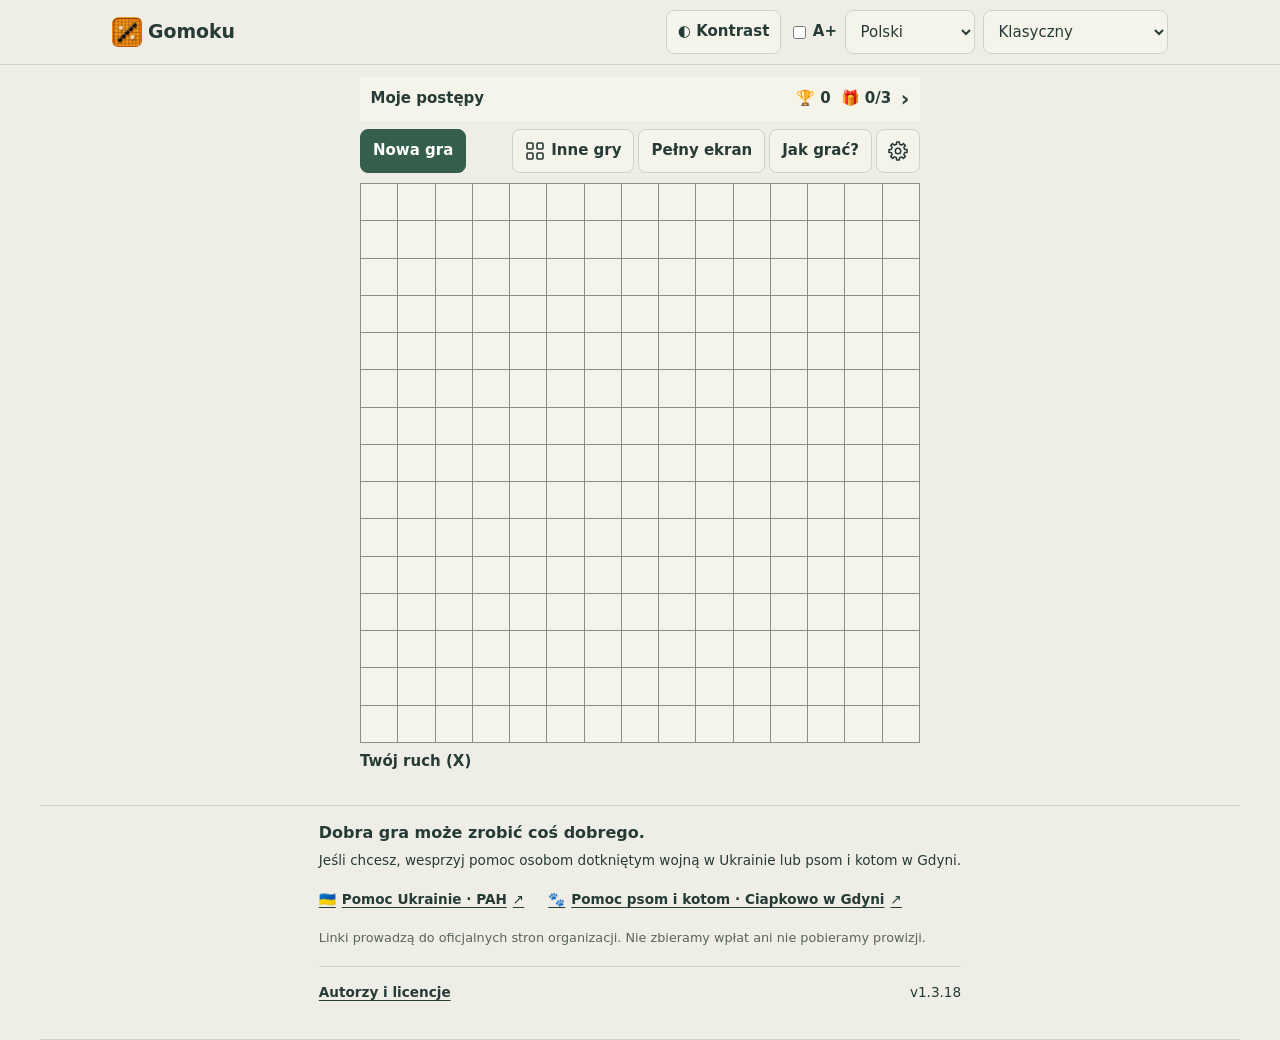
==== commit 170c308a: "Release Gomoku 1.3.18: make the update banner easier to see" ====
--- a/index.html
+++ b/index.html
@@ -44,9 +44,9 @@
 <script defer src="https://cloud.umami.is/script.js" data-website-id="a4d24ffd-fa55-44e7-8c3b-dc5a5e42a2f2" data-domains="gomoku.walczynskir.chatgpt.site,gomoku.games-chest.com" data-tag="piec-w-rzedzie"></script>
 <link rel="stylesheet" href="progress-bar.css?v=1.3.1">
 <link rel="stylesheet" href="progress-summary.css?v=1.3.1">
-<link rel="stylesheet" href="shared-footer.css?v=footer-alignment-1">
+<link rel="stylesheet" href="shared-footer.css?v=update-contrast-1">
 <script defer src="shared-footer.js?v=footer-picker-recent-1"></script>
-<script defer src="./game-update.js?v=1"></script>
+<script defer src="./game-update.js?v=2"></script>
 </head>
 <body>
 <header>
@@ -104,7 +104,7 @@
   </section>
   <div class="footer-details">
     <a id="credits-link" href="credits.html" data-footer-copy="credits" translate="no">Autorzy i licencje</a>
-    <span id="footer-version" translate="no">v1.3.17</span>
+    <span id="footer-version" translate="no">v1.3.18</span>
   </div>
 </footer>
 <dialog id="progress-dialog" class="progress-summary" aria-labelledby="progress-title" translate="no">
--- a/shared-footer.css
+++ b/shared-footer.css
@@ -88,13 +88,34 @@
 }
 
 .game-update:not([hidden]) {
+  --update-background: var(--ink, #182e25);
+  --update-text: var(--paper, #fff);
+  box-sizing: border-box;
   display: flex;
   flex-wrap: wrap;
-  justify-content: flex-end;
+  justify-content: space-between;
   align-items: center;
-  gap: 4px 10px;
-  padding-block: 4px;
-  color: inherit;
-  font-size: .9em;
+  gap: 6px 12px;
+  inline-size: min(720px, calc(100% - 24px));
+  margin: 6px auto;
+  padding: 6px 10px;
+  border: 2px solid var(--update-background);
+  border-radius: 10px;
+  background: var(--update-background);
+  color: var(--update-text);
+  font-size: .95em;
+  font-weight: 750;
 }
-.game-update button { min-block-size: 44px; }
+.game-update button {
+  min-block-size: 44px;
+  padding: 4px 10px;
+  border: 2px solid var(--update-text);
+  border-radius: 7px;
+  background: var(--update-text);
+  color: var(--update-background);
+  font: inherit;
+}
+.game-update button:focus-visible {
+  outline: 2px solid var(--update-text);
+  outline-offset: 2px;
+}
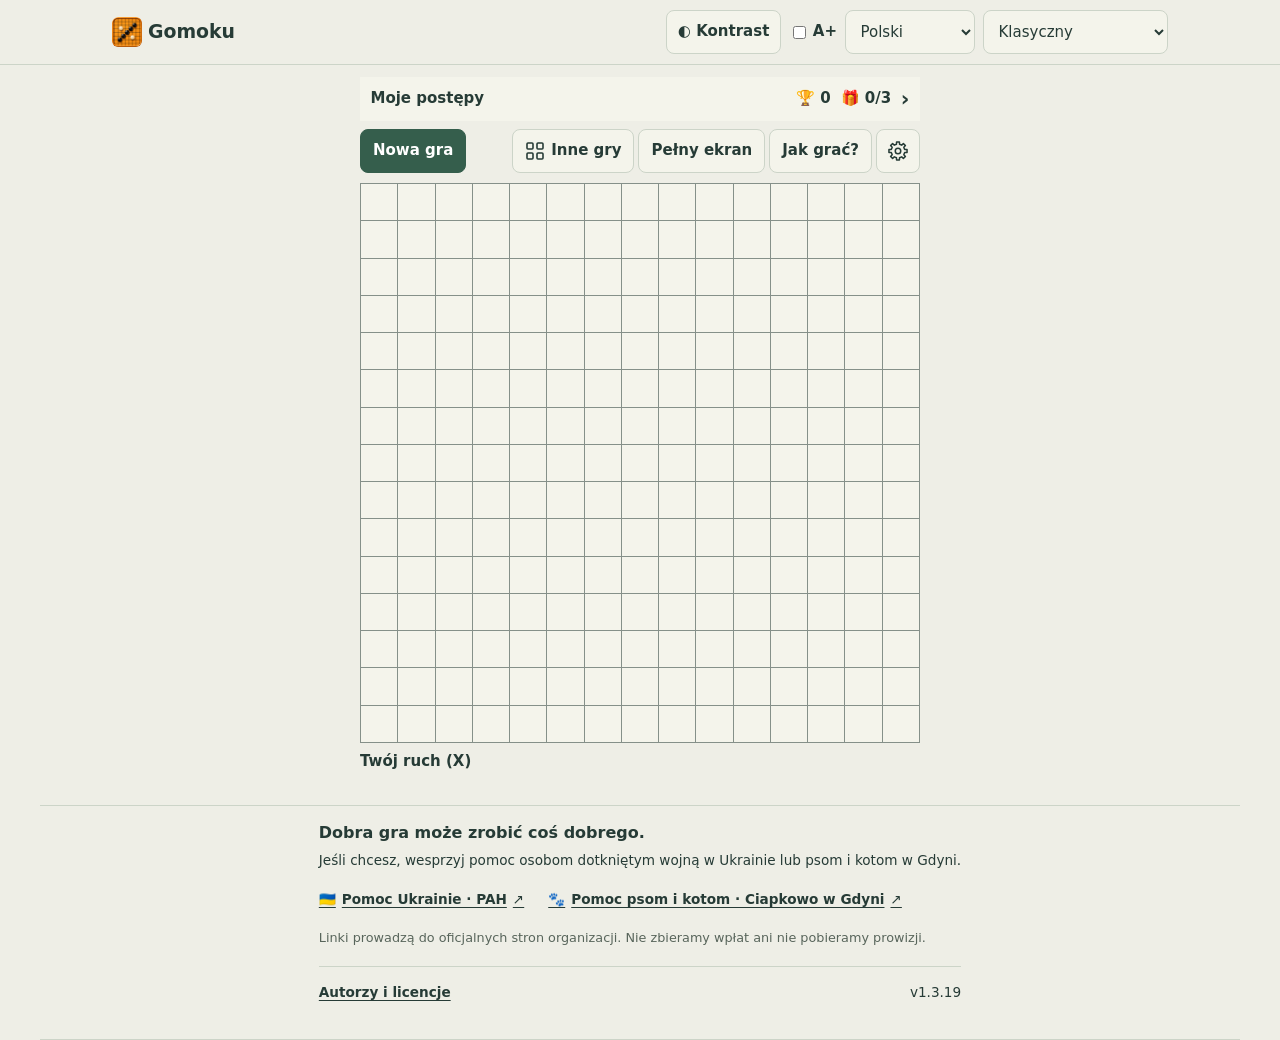
==== commit facd4efd: "Release Gomoku 1.3.19: add an in-game install button" ====
--- a/index.html
+++ b/index.html
@@ -44,9 +44,10 @@
 <script defer src="https://cloud.umami.is/script.js" data-website-id="a4d24ffd-fa55-44e7-8c3b-dc5a5e42a2f2" data-domains="gomoku.walczynskir.chatgpt.site,gomoku.games-chest.com" data-tag="piec-w-rzedzie"></script>
 <link rel="stylesheet" href="progress-bar.css?v=1.3.1">
 <link rel="stylesheet" href="progress-summary.css?v=1.3.1">
-<link rel="stylesheet" href="shared-footer.css?v=update-contrast-1">
+<link rel="stylesheet" href="shared-footer.css?v=game-install-1">
 <script defer src="shared-footer.js?v=footer-picker-recent-1"></script>
 <script defer src="./game-update.js?v=2"></script>
+<script defer src="./game-install.js?v=1"></script>
 </head>
 <body>
 <header>
@@ -104,7 +105,7 @@
   </section>
   <div class="footer-details">
     <a id="credits-link" href="credits.html" data-footer-copy="credits" translate="no">Autorzy i licencje</a>
-    <span id="footer-version" translate="no">v1.3.18</span>
+    <span id="footer-version" translate="no">v1.3.19</span>
   </div>
 </footer>
 <dialog id="progress-dialog" class="progress-summary" aria-labelledby="progress-title" translate="no">
--- a/shared-footer.css
+++ b/shared-footer.css
@@ -119,3 +119,26 @@
   outline: 2px solid var(--update-text);
   outline-offset: 2px;
 }
+
+.game-install:not([hidden]) {
+  box-sizing: border-box;
+  inline-size: min(720px, calc(100% - 24px));
+  margin: 4px auto;
+  text-align: end;
+}
+.game-install button {
+  min-block-size: 44px;
+  padding: 4px 10px;
+  border: 1px solid currentColor;
+  border-radius: 7px;
+  background: var(--paper, Canvas);
+  color: var(--ink, CanvasText);
+  font: inherit;
+}
+.game-install p:not([hidden]) {
+  margin-block: 4px;
+  padding: 6px 10px;
+  background: var(--paper, Canvas);
+  color: var(--ink, CanvasText);
+  text-align: start;
+}
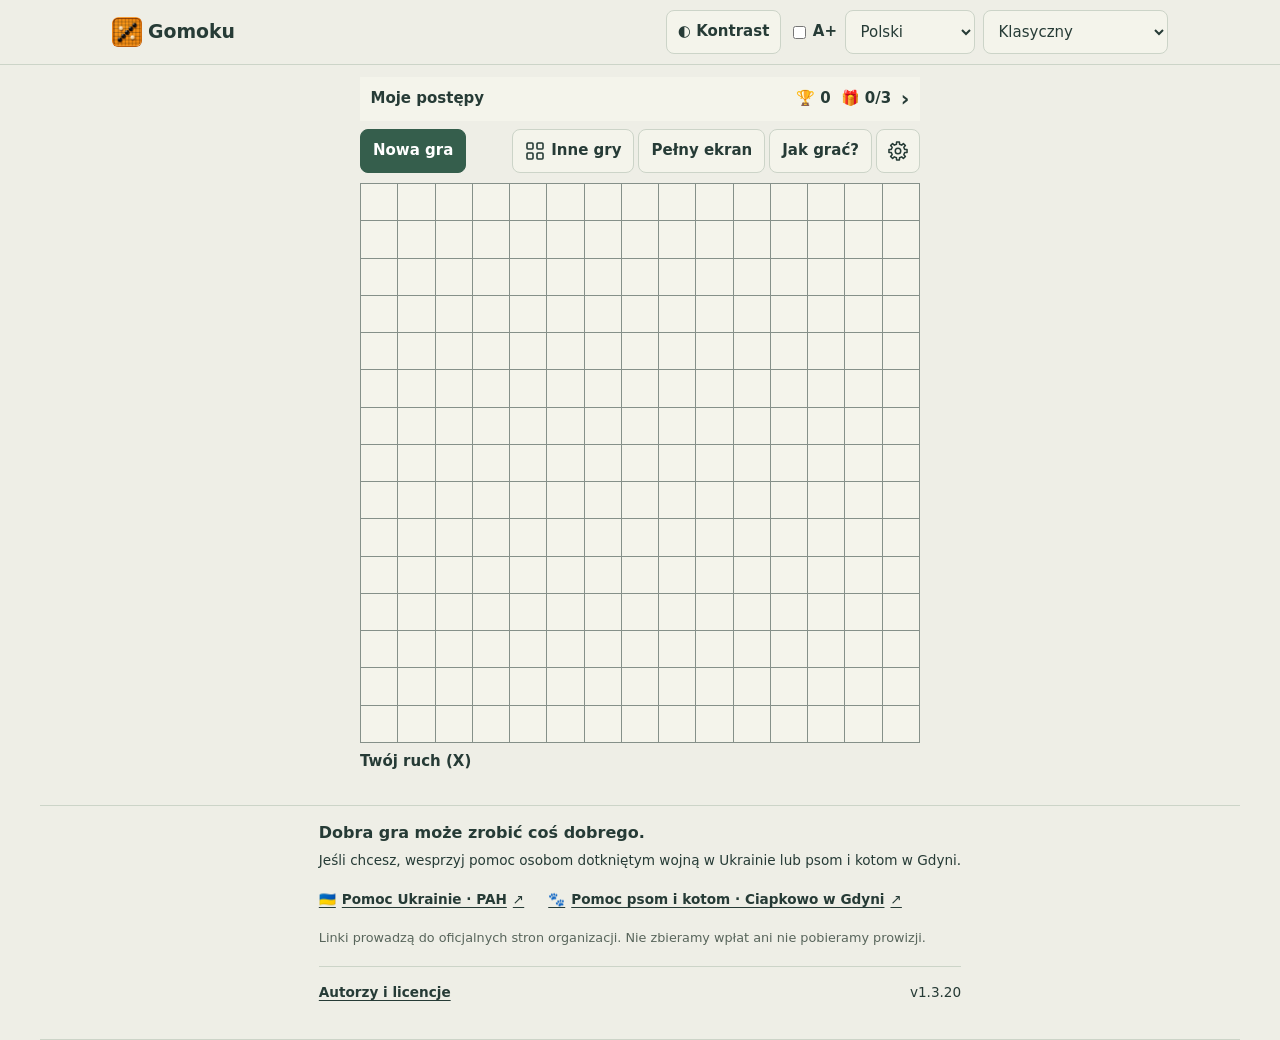
==== commit b609be38: "Release Gomoku 1.3.20: localized Safari install guide" ====
--- a/index.html
+++ b/index.html
@@ -44,10 +44,10 @@
 <script defer src="https://cloud.umami.is/script.js" data-website-id="a4d24ffd-fa55-44e7-8c3b-dc5a5e42a2f2" data-domains="gomoku.walczynskir.chatgpt.site,gomoku.games-chest.com" data-tag="piec-w-rzedzie"></script>
 <link rel="stylesheet" href="progress-bar.css?v=1.3.1">
 <link rel="stylesheet" href="progress-summary.css?v=1.3.1">
-<link rel="stylesheet" href="shared-footer.css?v=game-install-1">
+<link rel="stylesheet" href="shared-footer.css?v=safari-install-guide-1">
 <script defer src="shared-footer.js?v=footer-picker-recent-1"></script>
 <script defer src="./game-update.js?v=2"></script>
-<script defer src="./game-install.js?v=1"></script>
+<script defer src="./game-install.js?v=safari-install-guide-1"></script>
 </head>
 <body>
 <header>
@@ -105,7 +105,7 @@
   </section>
   <div class="footer-details">
     <a id="credits-link" href="credits.html" data-footer-copy="credits" translate="no">Autorzy i licencje</a>
-    <span id="footer-version" translate="no">v1.3.19</span>
+    <span id="footer-version" translate="no">v1.3.20</span>
   </div>
 </footer>
 <dialog id="progress-dialog" class="progress-summary" aria-labelledby="progress-title" translate="no">
--- a/shared-footer.css
+++ b/shared-footer.css
@@ -142,3 +142,54 @@
   color: var(--ink, CanvasText);
   text-align: start;
 }
+
+.install-guide {
+  margin-block: 8px;
+  padding: 12px;
+  border: 1px solid currentColor;
+  border-radius: 12px;
+  background: var(--paper, Canvas);
+  color: var(--ink, CanvasText);
+  text-align: start;
+}
+.install-devices:not([hidden]) { display: flex; gap: 6px; margin-block-end: 10px; }
+.install-devices button[aria-pressed="true"] {
+  color: var(--paper, Canvas);
+  background: var(--ink, CanvasText);
+  border-color: transparent;
+}
+.install-steps {
+  display: grid;
+  gap: 6px;
+  padding-inline-start: 1.6rem;
+  margin-block: 0 10px;
+}
+.install-steps li { padding-inline-start: 2px; }
+.install-symbol {
+  display: inline-grid;
+  place-items: center;
+  position: relative;
+  min-inline-size: 1.8em;
+  min-block-size: 1.8em;
+  margin-inline-end: .45em;
+  vertical-align: middle;
+}
+.install-share-step .install-symbol::after {
+  content: "";
+  position: absolute;
+  inline-size: .76em;
+  block-size: .73em;
+  inset-block-start: .64em;
+  border: 1.5px solid currentColor;
+  border-block-start-color: transparent;
+  border-radius: 2px;
+}
+.game-install .install-guide p { padding-inline: 0; }
+.install-finish {
+  display: flex;
+  align-items: center;
+  gap: 8px;
+  border-block-start: 1px solid currentColor;
+  padding-block-start: 8px;
+}
+.install-finish img { border-radius: 7px; }
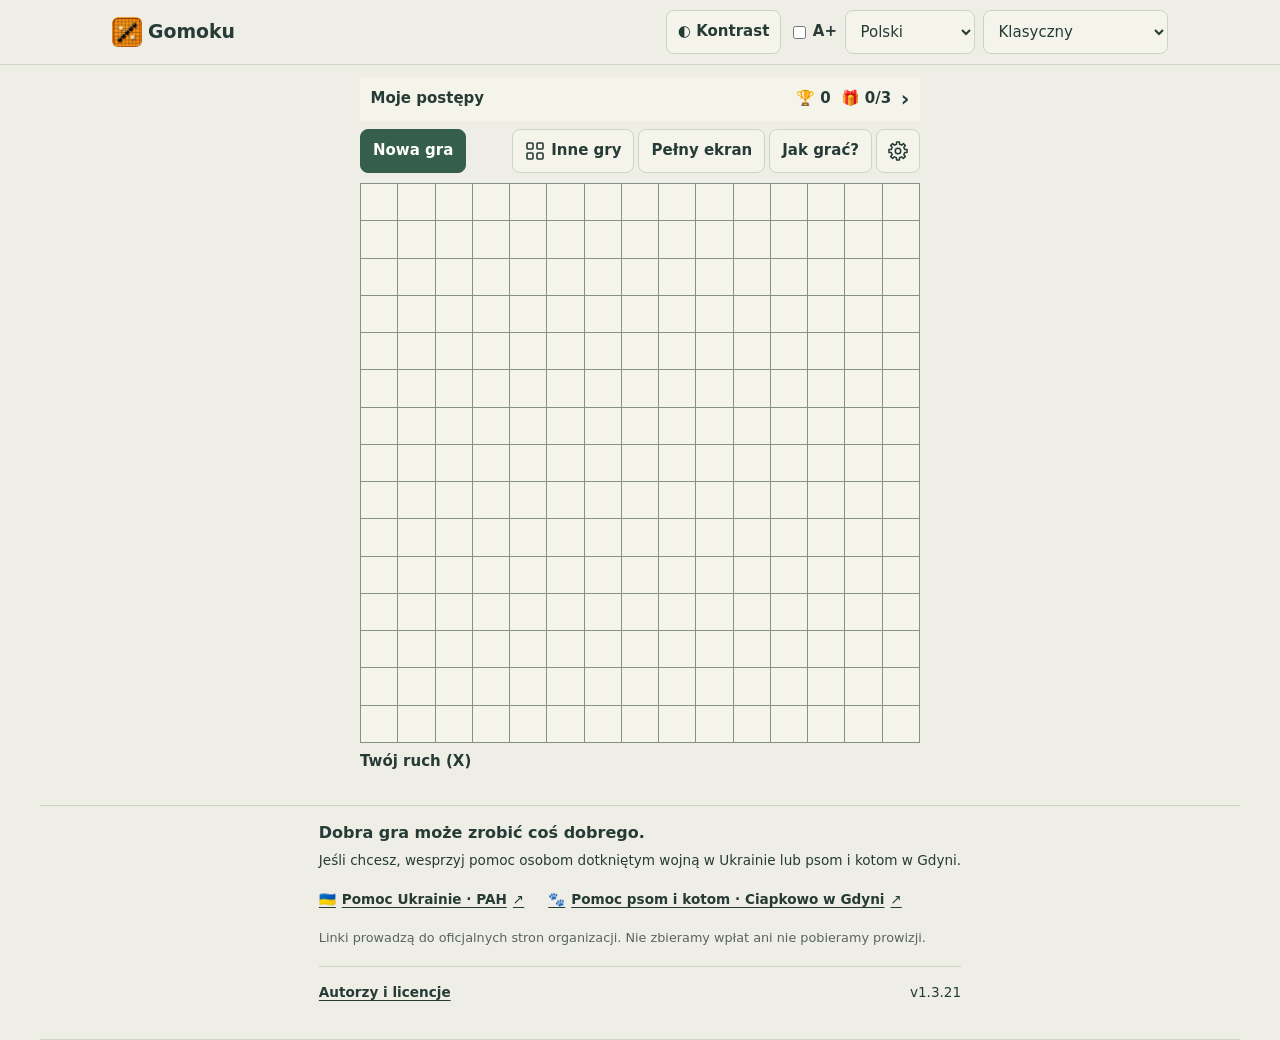
==== commit 31d3c0a3: "Release Gomoku 1.3.21: describe reopening the game in help" ====
--- a/index.html
+++ b/index.html
@@ -45,7 +45,7 @@
 <link rel="stylesheet" href="progress-bar.css?v=1.3.1">
 <link rel="stylesheet" href="progress-summary.css?v=1.3.1">
 <link rel="stylesheet" href="shared-footer.css?v=safari-install-guide-1">
-<script defer src="shared-footer.js?v=footer-picker-recent-1"></script>
+<script defer src="shared-footer.js?v=resume-game-1"></script>
 <script defer src="./game-update.js?v=2"></script>
 <script defer src="./game-install.js?v=safari-install-guide-1"></script>
 </head>
@@ -105,7 +105,7 @@
   </section>
   <div class="footer-details">
     <a id="credits-link" href="credits.html" data-footer-copy="credits" translate="no">Autorzy i licencje</a>
-    <span id="footer-version" translate="no">v1.3.20</span>
+    <span id="footer-version" translate="no">v1.3.21</span>
   </div>
 </footer>
 <dialog id="progress-dialog" class="progress-summary" aria-labelledby="progress-title" translate="no">
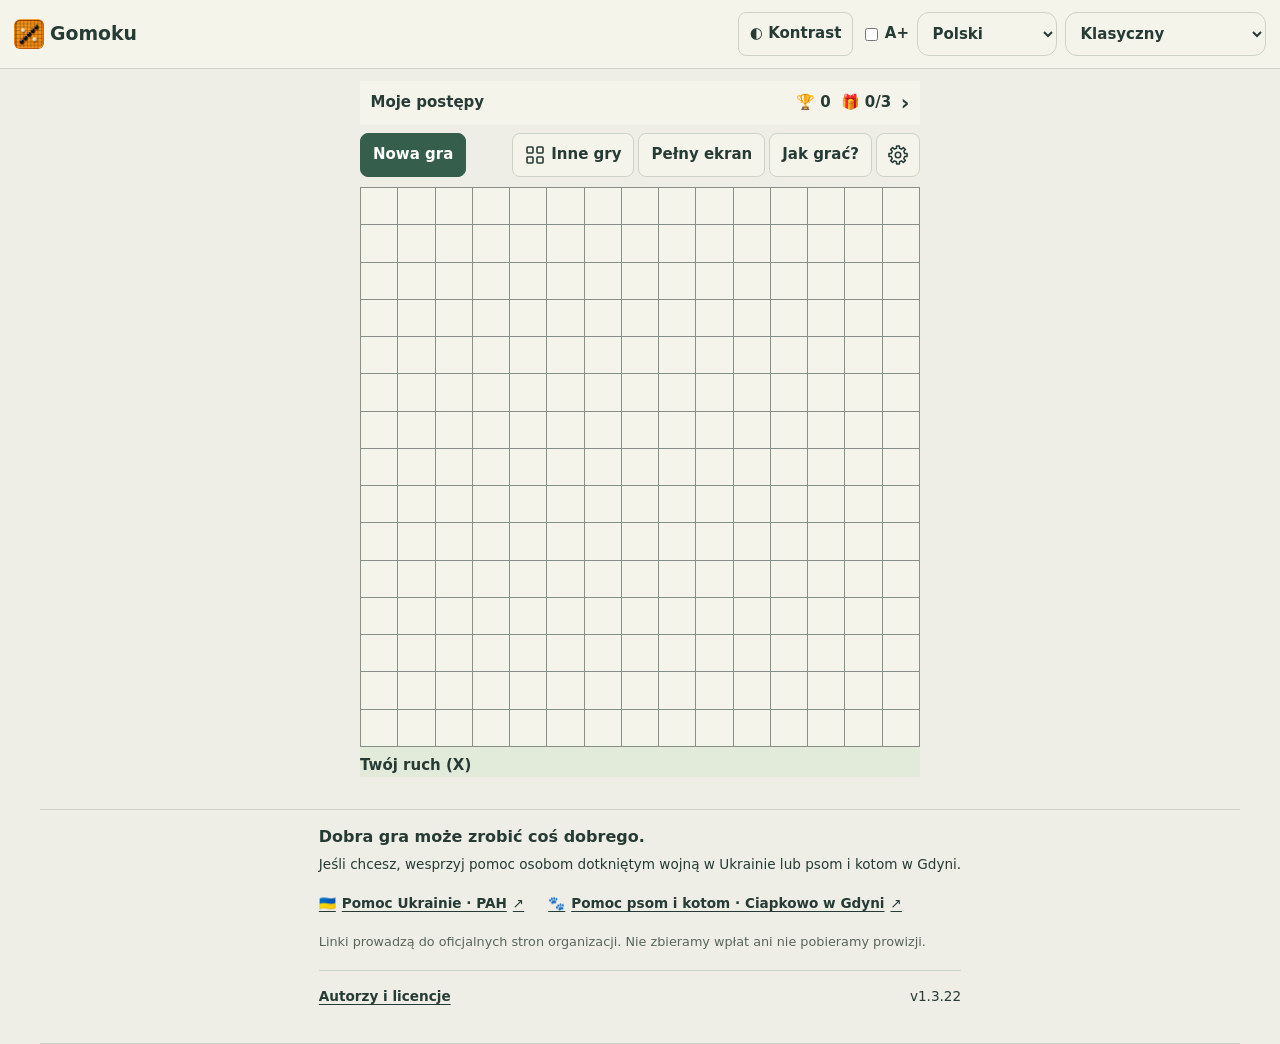
==== commit b83e1439: "Release 1.3.22: share Games Chest theme components" ====
--- a/index.html
+++ b/index.html
@@ -48,16 +48,17 @@
 <script defer src="shared-footer.js?v=resume-game-1"></script>
 <script defer src="./game-update.js?v=2"></script>
 <script defer src="./game-install.js?v=safari-install-guide-1"></script>
+<link rel="stylesheet" href="shared-theme-components.css?v=1.3.22">
 </head>
 <body>
-<header>
+<header class="gc-theme-header">
   <a class="brand" href="./"><img src="logo.png?v=1.0.3" alt="" width="30" height="30"><span translate="no">Gomoku</span></a>
   <div class="header-controls">
     <div class="accessibility-controls">
       <button id="contrast" aria-pressed="false" data-label="High contrast"><span aria-hidden="true">◐</span> <span data-t="contrast">Kontrast</span></button>
       <label class="text-size-control"><input type="checkbox" id="large" data-label="Larger text"><span aria-hidden="true">A+</span></label>
     </div>
-    <div class="preferences">
+    <div class="preferences gc-theme-preferences">
       <select id="language" data-label="Language"></select>
       <select id="theme" data-label="Appearance"></select>
     </div>
@@ -71,7 +72,7 @@
   <span class="progress-chevron" aria-hidden="true">›</span>
 </button>
   <div class="game-toolbar">
-    <button id="new-game" dir="auto" class="primary" data-label="New game"><span class="toolbar-icon" aria-hidden="true">+</span><span class="toolbar-label" data-t="New game">Nowa gra</span></button>
+    <button id="new-game" dir="auto" class="primary gc-theme-action" data-label="New game"><span class="toolbar-icon" aria-hidden="true">+</span><span class="toolbar-label" data-t="New game">Nowa gra</span></button>
     <div class="game-tools"><button id="game-picker-button" type="button" aria-haspopup="dialog" aria-controls="game-picker" aria-label="Inne gry" translate="no">
 <svg width="20" height="20" viewBox="0 0 20 20" fill="none" stroke="currentColor" stroke-width="1.6" aria-hidden="true" focusable="false"><rect x="2" y="2" width="6" height="6" rx="1"/><rect x="12" y="2" width="6" height="6" rx="1"/><rect x="2" y="12" width="6" height="6" rx="1"/><rect x="12" y="12" width="6" height="6" rx="1"/></svg><span class="toolbar-label">Inne gry</span></button>
       <div id="history-controls" class="history-controls" role="group" data-label="historyOption" hidden>
@@ -83,7 +84,7 @@
       <button id="settings-button" dir="auto" class="shared-settings-button" data-label="Settings" aria-haspopup="dialog"></button>
     </div>
   </div>
-  <section class="game">
+  <section class="game gc-theme-table gc-theme-scene-table">
     <div id="board" class="board-grid" role="grid"></div>
     <p id="status" role="status"><span id="turn-status"></span><span id="touch-move-hint" hidden></span></p>
     <div class="board-actions">
@@ -105,7 +106,7 @@
   </section>
   <div class="footer-details">
     <a id="credits-link" href="credits.html" data-footer-copy="credits" translate="no">Autorzy i licencje</a>
-    <span id="footer-version" translate="no">v1.3.21</span>
+    <span id="footer-version" translate="no">v1.3.22</span>
   </div>
 </footer>
 <dialog id="progress-dialog" class="progress-summary" aria-labelledby="progress-title" translate="no">
--- a/shared-theme-components.css
+++ b/shared-theme-components.css
@@ -0,0 +1,186 @@
+/* Games Chest theme components. Load after the shared palette and the game's styles. */
+:root {
+  --gc-theme-header-bg: var(--palette-paper, var(--paper, #f4f4eb));
+  --gc-theme-header-ink: var(--palette-ink, var(--ink, #263b36));
+  --gc-theme-header-line: var(--palette-line, var(--line, #ccd4c8));
+  --gc-theme-header-border: 1px solid var(--gc-theme-header-line);
+  --gc-theme-header-radius: 0;
+  --gc-theme-header-padding: 12px;
+  --gc-theme-heading-font: system-ui, sans-serif;
+  --gc-theme-highlight: var(--palette-primary-bg, var(--palette-accent, var(--accent, #355e4c)));
+  --gc-theme-action-ink: var(--palette-primary-ink, #fff);
+  --gc-theme-action-line: var(--palette-primary-border, var(--gc-theme-highlight));
+  --gc-theme-surface: var(--palette-wash, var(--wash, #e2ead9));
+  --gc-theme-panel: color-mix(in srgb, var(--palette-accent, var(--accent, #355e4c)) 48%, #15191c);
+  --gc-theme-panel-ink: #fff;
+  --gc-theme-panel-line: color-mix(in srgb, var(--gc-theme-panel) 45%, white);
+  --gc-theme-current: var(--gc-theme-panel-line);
+}
+
+:root[data-theme="classic"] {
+  --gc-theme-header-bg: #f7f5eb;
+  --gc-theme-header-ink: #182d20;
+  --gc-theme-header-line: #acbeae;
+  --gc-theme-highlight: #225e3b;
+  --gc-theme-surface: radial-gradient(ellipse at 50% 38%, #287846, #125032 78%);
+  --gc-theme-panel: #123328;
+}
+:root[data-theme="ink"] { --gc-theme-heading-font: Georgia, "Times New Roman", serif; }
+:root:is([data-theme="studio"], [data-theme="forma"], [data-theme="energy"], [data-theme="tangerine"], [data-theme="porcelain"], [data-theme="ukraine"], [data-theme="aurora"], [data-theme="crown"], [data-theme="obsidian"]) {
+  --gc-theme-heading-font: Arial, Helvetica, sans-serif;
+}
+:root:is([data-theme="energy"], [data-theme="tangerine"], [data-theme="porcelain"], [data-theme="ukraine"], [data-theme="aurora"]) {
+  --gc-theme-header-radius: 0 0 26px 26px;
+  --gc-theme-header-padding: 20px;
+}
+:root[data-theme="energy"] {
+  --gc-theme-header-bg: linear-gradient(110deg, #7134cf, #a42ba8 65%, #c7288b);
+  --gc-theme-header-ink: #fff;
+  --gc-theme-header-border: 0;
+}
+:root[data-theme="tangerine"] {
+  --gc-theme-header-bg: #ffab00;
+  --gc-theme-header-ink: #30291f;
+  --gc-theme-header-border: 0;
+}
+/* Ukraine's header and main action follow the Eight Aces reference. */
+:root[data-theme="ukraine"] {
+  --gc-theme-header-bg: var(--palette-accent);
+  --gc-theme-header-ink: #fff;
+  --gc-theme-header-border: 8px solid var(--gc-theme-highlight);
+  --gc-theme-panel: var(--palette-ink);
+  --gc-theme-panel-line: var(--palette-accent);
+  --gc-theme-current: var(--gc-theme-highlight);
+}
+:root[data-theme="tropics"] {
+  --gc-theme-header-bg: #f3f4eb;
+  --gc-theme-header-ink: #152f42;
+  --gc-theme-header-line: #9eb6bf;
+  --gc-theme-highlight: #184e77;
+  --gc-theme-panel: #183650;
+}
+:root[data-theme="beach"] {
+  --gc-theme-header-bg: #f7f2e7;
+  --gc-theme-header-ink: #12363f;
+  --gc-theme-header-line: #9eaeb0;
+  --gc-theme-highlight: #07586a;
+  --gc-theme-panel: #15424b;
+}
+:root[data-theme="aurora"] {
+  --gc-theme-header-bg: #66509a;
+  --gc-theme-header-ink: #fff;
+  --gc-theme-header-border: 0;
+  --gc-theme-highlight: #66509a;
+}
+:root[data-theme="obsidian"] {
+  --gc-theme-header-bg: #21232d;
+  --gc-theme-header-ink: #fff;
+  --gc-theme-highlight: #474159;
+}
+:root[data-theme="crown"] {
+  --gc-theme-header-bg: #f0e3ba;
+  --gc-theme-header-ink: #3a2b19;
+  --gc-theme-highlight: #705024;
+}
+:root[data-theme="contrast"] {
+  --gc-theme-header-bg: #fff;
+  --gc-theme-header-ink: #111;
+  --gc-theme-header-line: #111;
+  --gc-theme-surface: #fff;
+  --gc-theme-panel: #111;
+  --gc-theme-panel-line: #fff;
+  --gc-theme-current: #111;
+  --gc-theme-highlight: #111;
+  --gc-theme-action-ink: #fff;
+}
+
+/* These aliases distinguish illustrated rewards from similarly named solid palettes. */
+:root:is([data-theme="garden"], [data-scenery="garden"], [data-scenic-reward="garden"]) { --gc-scene-image: url("garden.webp"); }
+:root:is([data-scenery="tropics"], [data-scenic-reward="tropics"]) { --gc-scene-image: url("tropics.webp"); }
+:root:is([data-scenery="beach"], [data-scenic-reward="beach"]) { --gc-scene-image: url("beach.webp"); }
+:root:is([data-scenery="orange-grove"], [data-scenic-reward="orange-grove"], [data-illustration="orange-grove"]) {
+  --gc-scene-image: url("orange-grove.webp");
+  --gc-theme-panel: #123328;
+  --gc-theme-current: #f7db86;
+}
+:root:is([data-scenery="copper"], [data-scenic-reward="copper"], [data-illustration="copper"]) {
+  --gc-scene-image: url("copper-table.webp");
+  --gc-scene-portrait: url("copper-portrait.webp");
+}
+:root:is([data-scenery="starry-sky"], [data-scenery="night-sky"][data-theme="night-sky"], [data-scenic-reward="starry-sky"], [data-illustration="night-sky"]) {
+  --gc-scene-image: url("starry-sky.webp");
+  --gc-scene-portrait: url("andromeda-portrait.webp");
+}
+@media (orientation: portrait) {
+  :root { --gc-scene-display: var(--gc-scene-portrait, var(--gc-scene-image)); }
+}
+@media (orientation: landscape) {
+  :root { --gc-scene-display: var(--gc-scene-image); }
+}
+
+:root[data-theme] .gc-theme-header {
+  background: var(--gc-theme-header-bg);
+  color: var(--gc-theme-header-ink);
+  border-block-end: var(--gc-theme-header-border);
+  border-radius: var(--gc-theme-header-radius);
+  padding-block: var(--gc-theme-header-padding);
+  padding-inline: max(10px, .875rem);
+  font-family: var(--gc-theme-heading-font);
+}
+:root[data-theme] .gc-theme-header :is(h1, .brand, .accessibility-controls, .accessibility, .gc-theme-preferences) {
+  color: inherit;
+  font-family: inherit;
+}
+:root[data-theme] .gc-theme-preferences select {
+  background: var(--palette-paper, var(--paper));
+  color: var(--palette-ink, var(--ink));
+  border-color: var(--gc-theme-header-line);
+  border-radius: 12px;
+  font-weight: 600;
+}
+:root:is([data-theme="ukraine"], [data-theme="energy"], [data-theme="aurora"], [data-theme="obsidian"])
+  .gc-theme-header :is(#contrast, #contrast-toggle) {
+  color: var(--gc-theme-header-ink);
+  background: transparent;
+  border-color: #ffffff88;
+}
+:root[data-theme] .gc-theme-action {
+  background: var(--gc-theme-highlight);
+  border-color: var(--gc-theme-action-line);
+  color: var(--gc-theme-action-ink);
+}
+:root[data-theme] .gc-theme-action:hover:not(:disabled) {
+  background: var(--gc-theme-highlight);
+  color: var(--gc-theme-action-ink);
+}
+:root[data-theme] .gc-theme-table {
+  background: var(--gc-theme-surface);
+  border-color: var(--gc-theme-header-line);
+}
+:root[data-theme] .gc-theme-scene-table {
+  background: var(--gc-scene-display, var(--gc-theme-surface)) center / cover no-repeat;
+}
+:root[data-theme] .gc-theme-panel:where(:not(.finished, .pan-loser)) {
+  background: var(--gc-theme-panel);
+  color: var(--gc-theme-panel-ink);
+  border-color: var(--gc-theme-panel-line);
+}
+:root[data-theme] :is(.gc-theme-panel.current, .current .gc-theme-panel) {
+  border-color: var(--gc-theme-current);
+}
+:root[data-theme="ukraine"] :is(.gc-theme-panel.current, .current .gc-theme-panel) {
+  color: var(--gc-theme-current);
+}
+:root[data-theme="ukraine"] .gc-theme-header :is(button, select, input):focus-visible {
+  outline: 2px solid var(--gc-theme-highlight);
+  outline-offset: 2px;
+}
+@media (max-width: 600px) {
+  :root[data-theme] .gc-theme-header { padding-block: 12px; }
+}
+
+:root[data-theme="contrast"] .gc-theme-panel.current {
+  background: #fff;
+  color: #111;
+  border-color: #111;
+}
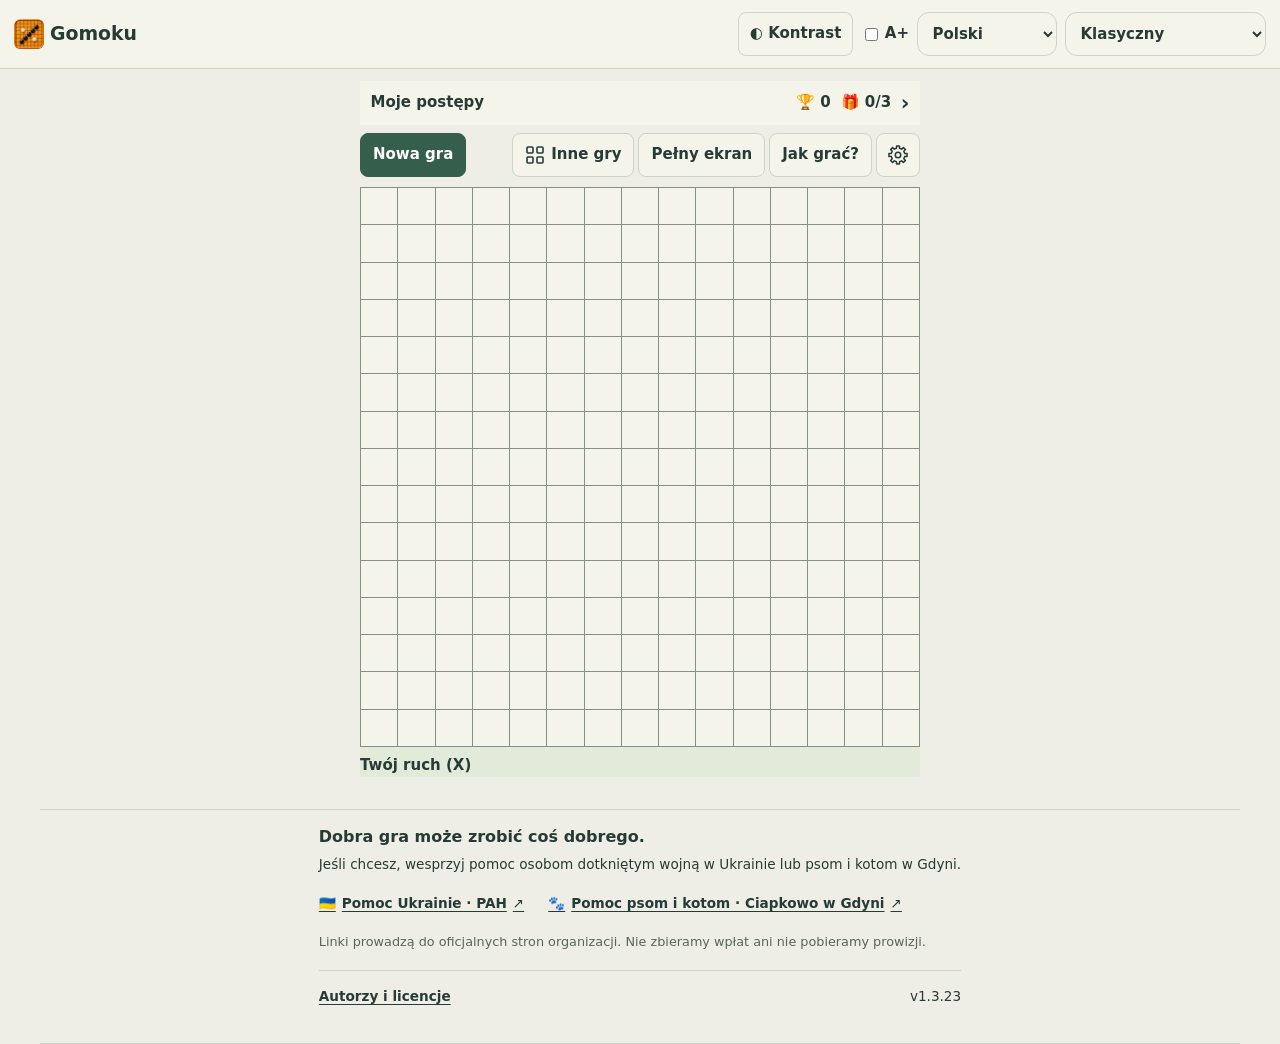
==== commit 110e3bbb: "Publish Gomoku 1.3.23" ====
--- a/index.html
+++ b/index.html
@@ -16,7 +16,7 @@
 <link rel="icon" href="favicon-16.png?v=1.0.3" type="image/png" sizes="16x16">
 <link rel="apple-touch-icon" href="apple-touch-icon.png?v=1.0.3" sizes="180x180">
 <link rel="stylesheet" href="shared-palettes.css" id="theme-palettes">
-<link rel="stylesheet" href="style.css?v=move-feedback-below-1">
+<link rel="stylesheet" href="style.css?v=1.3.23">
 <link rel="stylesheet" href="shared-game.css?v=0.7.0">
 <link rel="stylesheet" href="toolbar.css?v=picker-mobile-1">
 <link rel="stylesheet" href="shared-settings.css?v=0.9.0">
@@ -40,7 +40,7 @@
 <script defer src="preferences-strings.js?v=0.9.0"></script>
 <script defer src="backup-strings.js?v=0.9.0"></script>
 <script defer src="progress-bar.js?v=1.3.0"></script>
-<script defer src="statistics-reset.js?v=1.3.4"></script><script defer src="app.js?v=standalone-fullscreen-1"></script>
+<script defer src="statistics-reset.js?v=1.3.4"></script><script defer src="app.js?v=1.3.23"></script>
 <script defer src="https://cloud.umami.is/script.js" data-website-id="a4d24ffd-fa55-44e7-8c3b-dc5a5e42a2f2" data-domains="gomoku.walczynskir.chatgpt.site,gomoku.games-chest.com" data-tag="piec-w-rzedzie"></script>
 <link rel="stylesheet" href="progress-bar.css?v=1.3.1">
 <link rel="stylesheet" href="progress-summary.css?v=1.3.1">
@@ -106,7 +106,7 @@
   </section>
   <div class="footer-details">
     <a id="credits-link" href="credits.html" data-footer-copy="credits" translate="no">Autorzy i licencje</a>
-    <span id="footer-version" translate="no">v1.3.22</span>
+    <span id="footer-version" translate="no">v1.3.23</span>
   </div>
 </footer>
 <dialog id="progress-dialog" class="progress-summary" aria-labelledby="progress-title" translate="no">
--- a/style.css
+++ b/style.css
@@ -166,7 +166,7 @@
   height: 100%;
   z-index: 8;
 }
-@media (not (any-pointer:coarse)) { .board-actions { display: none } }
+@media (not (any-pointer:coarse)) { .board-actions:not(.game-ended) { display: none } }
 @media (max-width: 720px) {
   header { flex-wrap: wrap }
   .header-controls { display: contents }
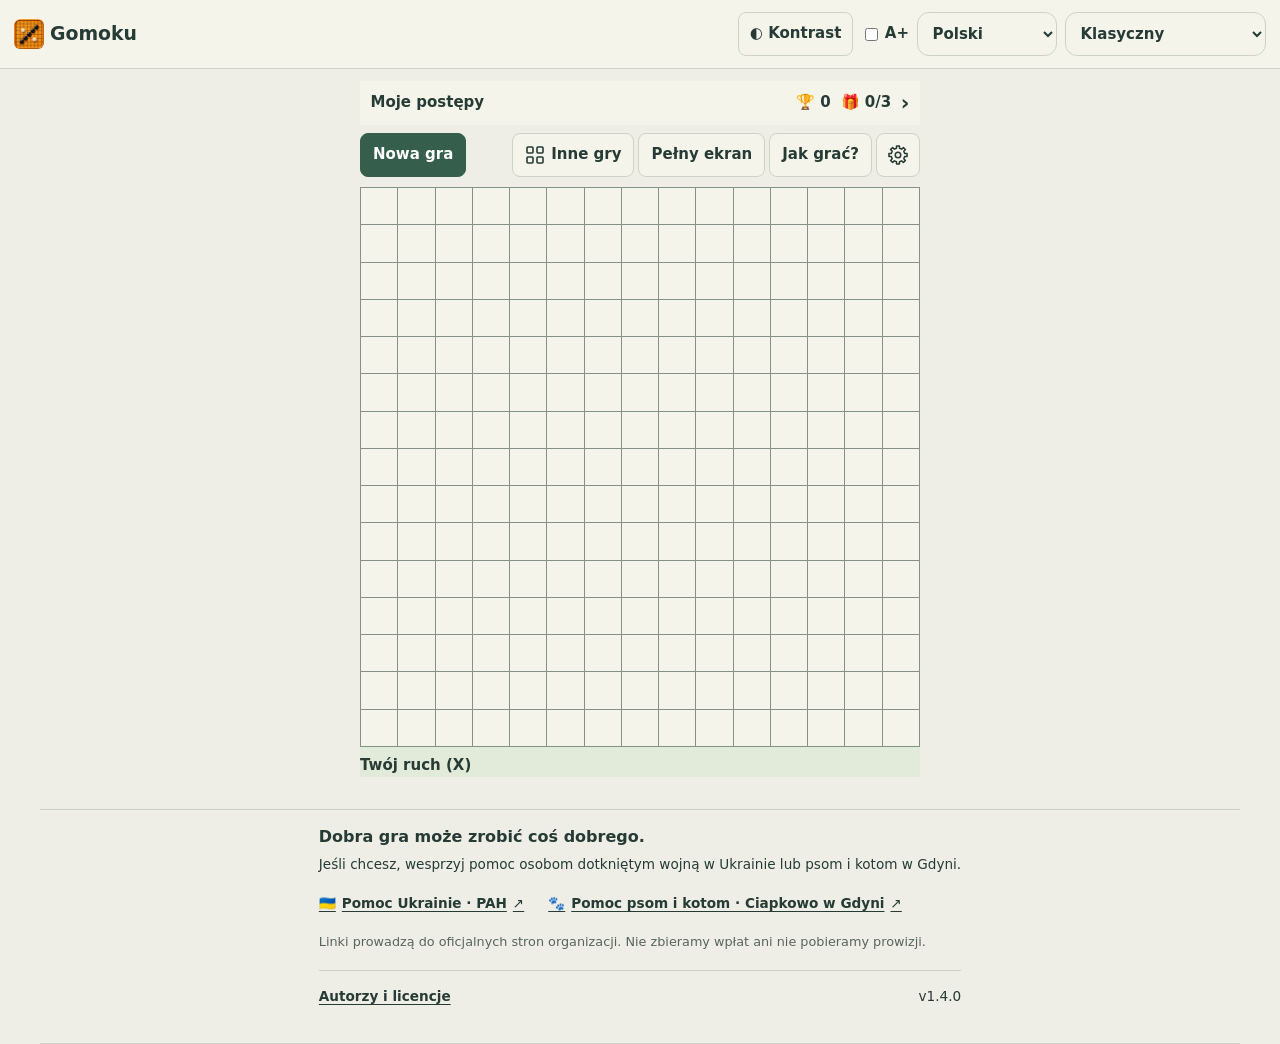
==== commit 5024c550: "Publish Gomoku 1.4.0" ====
--- a/index.html
+++ b/index.html
@@ -106,7 +106,7 @@
   </section>
   <div class="footer-details">
     <a id="credits-link" href="credits.html" data-footer-copy="credits" translate="no">Autorzy i licencje</a>
-    <span id="footer-version" translate="no">v1.3.23</span>
+    <span id="footer-version" translate="no">v1.4.0</span>
   </div>
 </footer>
 <dialog id="progress-dialog" class="progress-summary" aria-labelledby="progress-title" translate="no">
